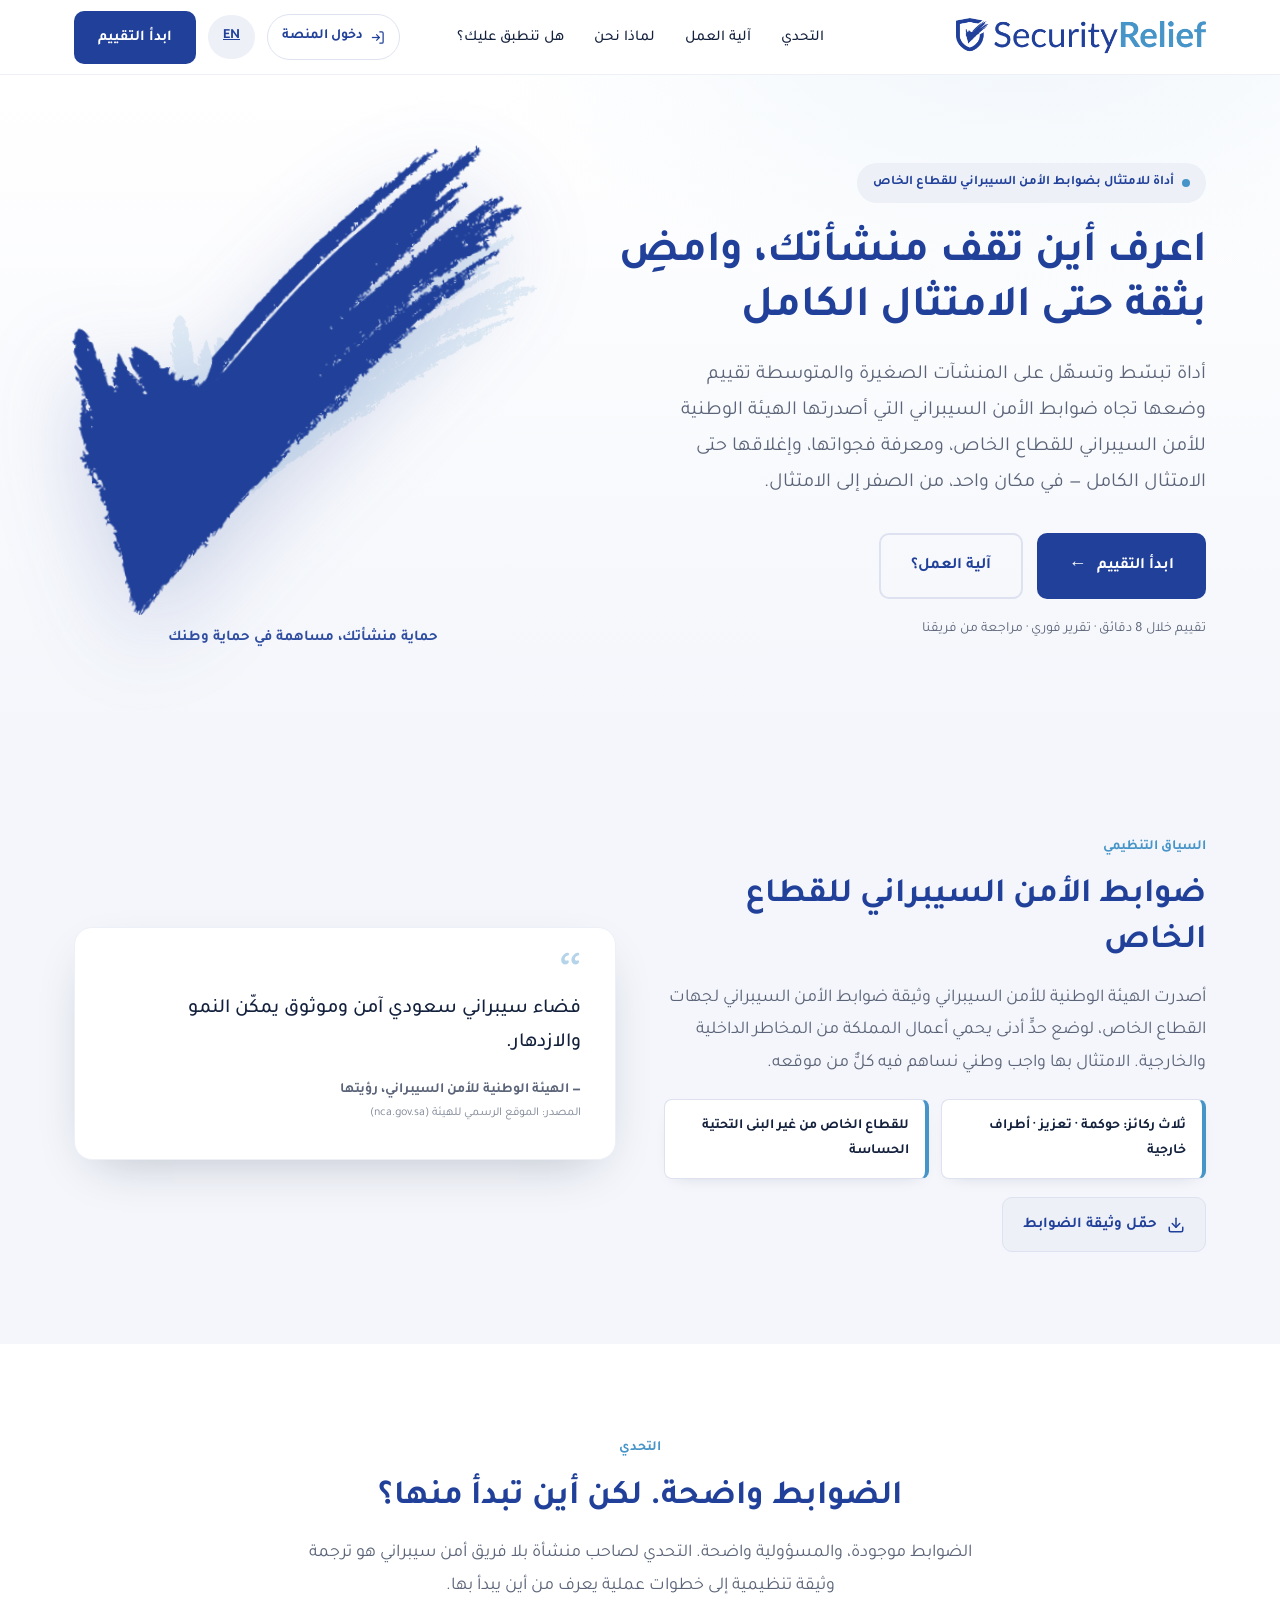
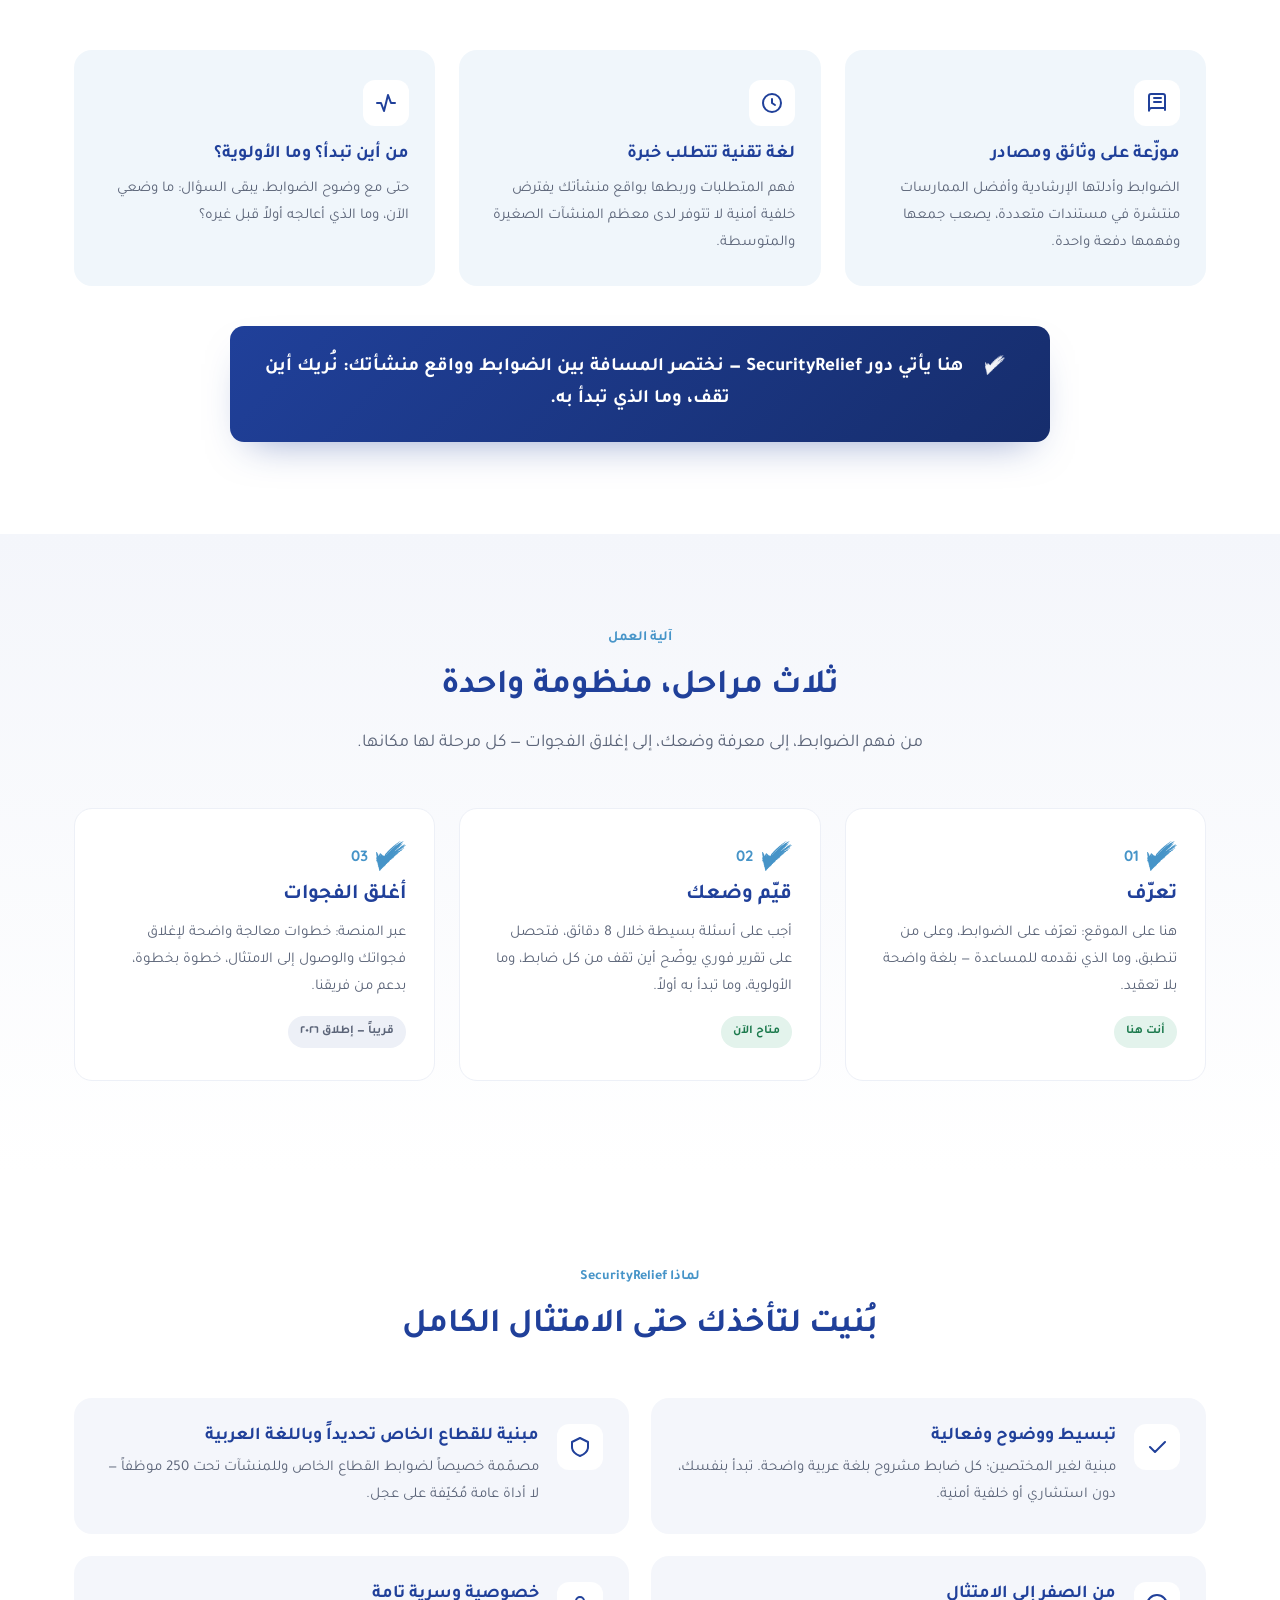
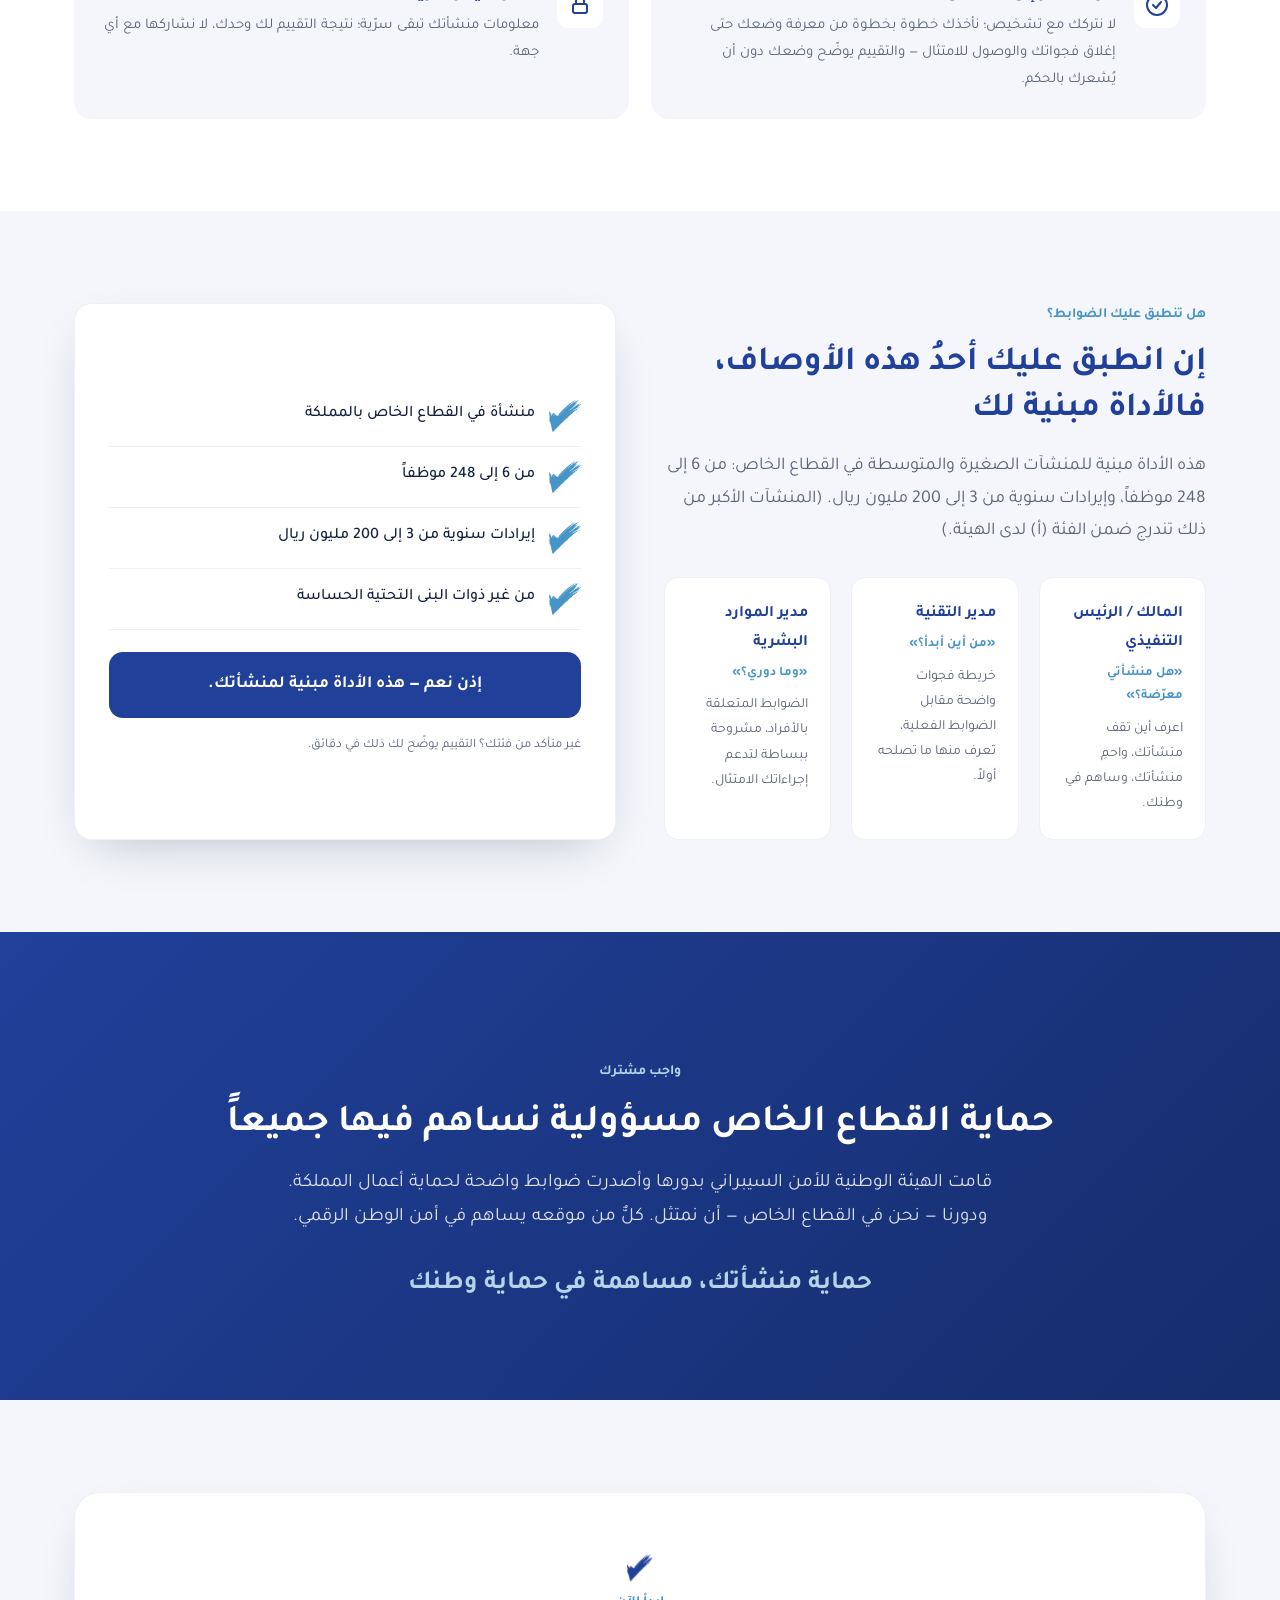
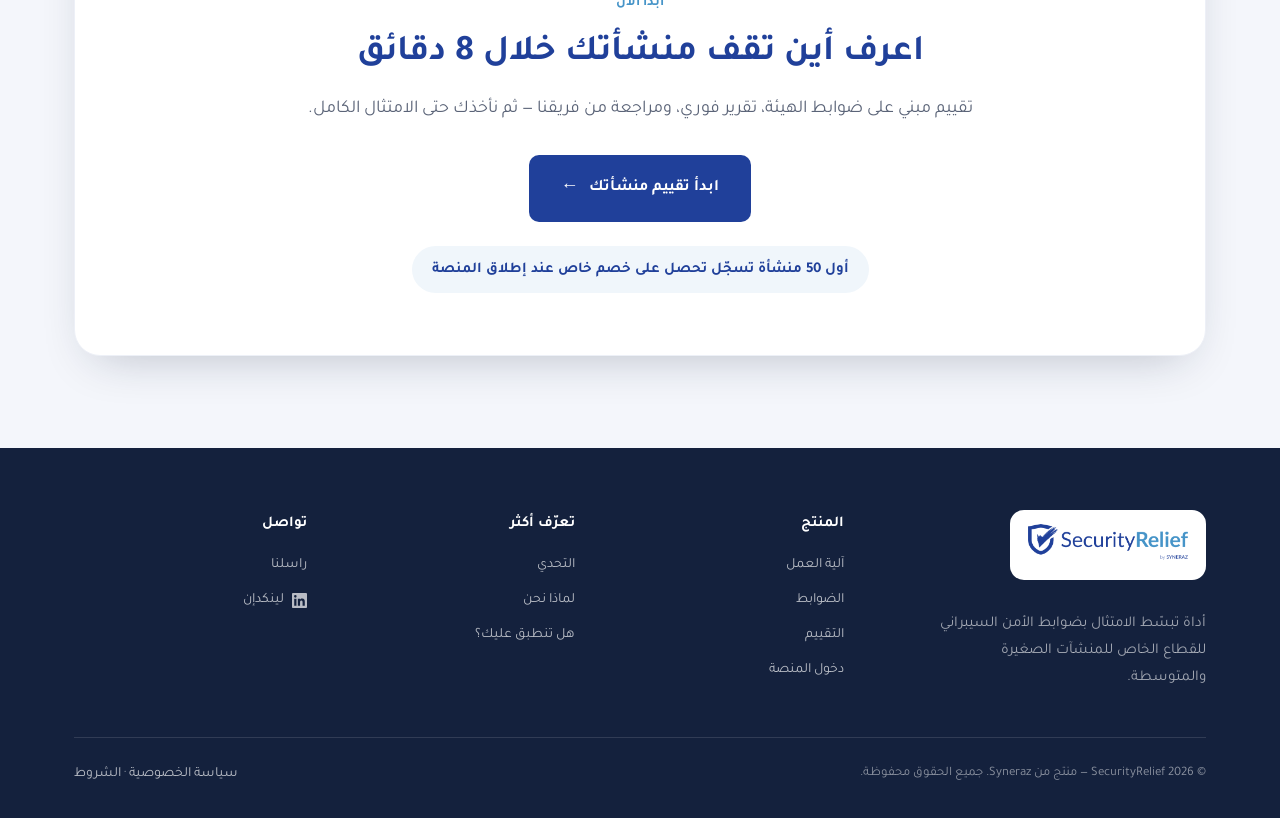
==== index.html @ 6a8d5b3e "Initial commit: SecurityRelief static marketing site" ====
<!DOCTYPE html><html lang="ar" dir="rtl"><head>
<meta charset="UTF-8">
<meta name="viewport" content="width=device-width, initial-scale=1.0">

<link rel="icon" href="assets/img/asset-6b6f8f45.png">
<link rel="preconnect" href="https://fonts.googleapis.com">
<link rel="preconnect" href="https://fonts.gstatic.com" crossorigin="">
<link href="https://fonts.googleapis.com/css2?family=Tajawal:wght@400;500;700&amp;family=Inter:wght@400;500;600;700&amp;family=Quicksand:wght@500;600;700&amp;display=swap" rel="stylesheet">


  <title>SecurityRelief — حماية منشأتك، مساهمة في حماية وطنك</title>
  <meta name="description" content="أداة تبسّط امتثال المنشآت الصغيرة والمتوسطة لضوابط الأمن السيبراني للقطاع الخاص الصادرة عن الهيئة الوطنية للأمن السيبراني — من تقييم وضعك حتى الامتثال الكامل.">
  <link rel="canonical" href="https://securityrelief.com/">
  <link rel="alternate" hreflang="ar" href="https://securityrelief.com/">
  <link rel="alternate" hreflang="en" href="https://securityrelief.com/en/">
  <link rel="alternate" hreflang="x-default" href="https://securityrelief.com/">
  <meta property="og:type" content="website">
  <meta property="og:site_name" content="SecurityRelief">
  <meta property="og:title" content="SecurityRelief — حماية منشأتك، مساهمة في حماية وطنك">
  <meta property="og:description" content="أداة تبسّط امتثال المنشآت الصغيرة والمتوسطة لضوابط الأمن السيبراني للقطاع الخاص الصادرة عن الهيئة الوطنية للأمن السيبراني — من تقييم وضعك حتى الامتثال الكامل.">
  <meta property="og:url" content="https://securityrelief.com/">
  <meta property="og:locale" content="ar_SA">
  <meta property="og:locale:alternate" content="en_US">
  <meta property="og:image" content="https://securityrelief.com/assets/img/asset-17d05a88.png">
  <meta name="twitter:card" content="summary_large_image">
  <meta name="twitter:image" content="https://securityrelief.com/assets/img/asset-17d05a88.png">
  <link rel="stylesheet" href="assets/css/styles.css"></head>
<body>

<header>
  <div class="wrap nav">
    <a class="brand" href="#"><img src="assets/img/asset-17d05a88.png" alt="SecurityRelief"></a>
    <nav class="nav-links">
      <a href="#problem">التحدي</a>
      <a href="#product">آلية العمل</a>
      <a href="#why">لماذا نحن</a>
      <a href="#foryou">هل تنطبق عليك؟</a>
    </nav>
    <div class="nav-right">
      <a class="login" href="#" data-portal=""><svg viewBox="0 0 24 24"><path d="M15 3h4a2 2 0 012 2v14a2 2 0 01-2 2h-4"></path><path d="M10 17l5-5-5-5"></path><path d="M15 12H3"></path></svg><span>دخول المنصة</span></a>
      <a class="lang" href="en/" hreflang="en" aria-label="English">EN</a>
      <a class="btn btn-primary" href="#assess">ابدأ التقييم</a>
      <button class="menu-btn">☰</button>
    </div>
  </div>
</header>

<section class="hero">
  <div class="wrap hero-grid">
    <div>
      <span class="badge"><span class="dot"></span><span>أداة للامتثال بضوابط الأمن السيبراني للقطاع الخاص</span></span>
      <h1>اعرف أين تقف منشأتك، وامضِ بثقة حتى الامتثال الكامل</h1>
      <p class="sub">أداة تبسّط وتسهّل على المنشآت الصغيرة والمتوسطة تقييم وضعها تجاه ضوابط الأمن السيبراني التي أصدرتها الهيئة الوطنية للأمن السيبراني للقطاع الخاص، ومعرفة فجواتها، وإغلاقها حتى الامتثال الكامل — في مكان واحد، من الصفر إلى الامتثال.</p>
      <div class="hero-cta">
        <a class="btn btn-primary" href="#assess"><span>ابدأ التقييم</span> <span class="arw">→</span></a>
        <a class="btn btn-ghost" href="#product">آلية العمل؟</a>
      </div>
      <p class="hero-note">تقييم خلال 8 دقائق · تقرير فوري · مراجعة من فريقنا</p>
    </div>
    <div class="hero-art">
      <img class="brush-hero" src="assets/img/asset-3f33898a.png" alt="" aria-hidden="true">
      <span class="tag">حماية منشأتك، مساهمة في حماية وطنك</span>
    </div>
  </div>
</section>

<section class="reg" id="reg">
  <div class="wrap reg-grid">
    <div>
      <div class="eyebrow">السياق التنظيمي</div>
      <h2>ضوابط الأمن السيبراني للقطاع الخاص</h2>
      <p class="lead">أصدرت الهيئة الوطنية للأمن السيبراني وثيقة ضوابط الأمن السيبراني لجهات القطاع الخاص، لوضع حدٍّ أدنى يحمي أعمال المملكة من المخاطر الداخلية والخارجية. الامتثال بها واجب وطني نساهم فيه كلٌّ من موقعه.</p>
      <div class="pill-row">
        <span class="pill">ثلاث ركائز: حوكمة · تعزيز · أطراف خارجية</span>
        <span class="pill">للقطاع الخاص من غير البنى التحتية الحساسة</span>
      </div>
      <a class="doc-dl" href="https://nca.gov.sa/ar/regulatory-documents/controls-list/ncnicc/" target="_blank" rel="noopener">
        <svg viewBox="0 0 24 24"><path d="M21 15v4a2 2 0 01-2 2H5a2 2 0 01-2-2v-4"></path><path d="M7 10l5 5 5-5"></path><path d="M12 15V3"></path></svg>
        <span>حمّل وثيقة الضوابط</span>
      </a>
    </div>
    <div class="quote">
      <span class="mark">“</span>
      <p>فضاء سيبراني سعودي آمن وموثوق يمكّن النمو والازدهار.</p>
      <div class="cite">— الهيئة الوطنية للأمن السيبراني، رؤيتها</div>
      <div class="src">المصدر: الموقع الرسمي للهيئة (nca.gov.sa)</div>
    </div>
  </div>
</section>

<section class="problem center" id="problem">
  <div class="wrap">
    <div class="eyebrow">التحدي</div>
    <h2>الضوابط واضحة. لكن أين تبدأ منها؟</h2>
    <p class="lead">الضوابط موجودة، والمسؤولية واضحة. التحدي لصاحب منشأة بلا فريق أمن سيبراني هو ترجمة وثيقة تنظيمية إلى خطوات عملية يعرف من أين يبدأ بها.</p>
    <div class="pcards">
      <div class="pcard">
        <div class="ic"><svg viewBox="0 0 24 24"><path d="M4 19.5V5a2 2 0 012-2h12a2 2 0 012 2v14"></path><path d="M4 19.5A2.5 2.5 0 016.5 17H20"></path><path d="M9 7h7M9 11h7"></path></svg></div>
        <h3>موزّعة على وثائق ومصادر</h3>
        <p>الضوابط وأدلتها الإرشادية وأفضل الممارسات منتشرة في مستندات متعددة، يصعب جمعها وفهمها دفعة واحدة.</p>
      </div>
      <div class="pcard">
        <div class="ic"><svg viewBox="0 0 24 24"><circle cx="12" cy="12" r="9"></circle><path d="M12 8v4l3 2"></path></svg></div>
        <h3>لغة تقنية تتطلب خبرة</h3>
        <p>فهم المتطلبات وربطها بواقع منشأتك يفترض خلفية أمنية لا تتوفر لدى معظم المنشآت الصغيرة والمتوسطة.</p>
      </div>
      <div class="pcard">
        <div class="ic"><svg viewBox="0 0 24 24"><path d="M3 12h4l3 8 4-16 3 8h4"></path></svg></div>
        <h3>من أين تبدأ؟ وما الأولوية؟</h3>
        <p>حتى مع وضوح الضوابط، يبقى السؤال: ما وضعي الآن، وما الذي أعالجه أولاً قبل غيره؟</p>
      </div>
    </div>
    <p class="resolve">هنا يأتي دور SecurityRelief — نختصر المسافة بين الضوابط وواقع منشأتك: نُريك أين تقف، وما الذي تبدأ به.</p>
  </div>
</section>

<section class="product" id="product">
  <div class="wrap center">
    <div class="eyebrow">آلية العمل</div>
    <h2>ثلاث مراحل، منظومة واحدة</h2>
    <p class="lead">من فهم الضوابط، إلى معرفة وضعك، إلى إغلاق الفجوات — كل مرحلة لها مكانها.</p>
    <div class="eco-grid">
      <div class="eco">
        <div class="num">01</div>
        <h3>تعرّف</h3>
        <p>هنا على الموقع: تعرّف على الضوابط، وعلى من تنطبق، وما الذي نقدمه للمساعدة — بلغة واضحة بلا تعقيد.</p>
        <span class="chip chip-live">أنت هنا</span>
      </div>
      <div class="eco">
        <div class="num">02</div>
        <h3>قيّم وضعك</h3>
        <p>أجب على أسئلة بسيطة خلال 8 دقائق، فتحصل على تقرير فوري يوضّح أين تقف من كل ضابط، وما الأولوية، وما تبدأ به أولاً.</p>
        <span class="chip chip-live">متاح الآن</span>
      </div>
      <div class="eco">
        <div class="num">03</div>
        <h3>أغلق الفجوات</h3>
        <p>عبر المنصة: خطوات معالجة واضحة لإغلاق فجواتك والوصول إلى الامتثال، خطوة بخطوة، بدعم من فريقنا.</p>
        <span class="chip chip-soon">قريباً — إطلاق ٢٠٢٦</span>
      </div>
    </div>
  </div>
</section>

<section id="why">
  <div class="wrap">
    <div class="center">
      <div class="eyebrow">لماذا SecurityRelief</div>
      <h2>بُنيت لتأخذك حتى الامتثال الكامل</h2>
    </div>
    <div class="pillar-grid">
      <div class="pillar">
        <div class="ic"><svg viewBox="0 0 24 24"><path d="M5 12l5 5L20 7"></path></svg></div>
        <div><h3>تبسيط ووضوح وفعالية</h3>
        <p>مبنية لغير المختصين؛ كل ضابط مشروح بلغة عربية واضحة. تبدأ بنفسك، دون استشاري أو خلفية أمنية.</p></div>
      </div>
      <div class="pillar">
        <div class="ic"><svg viewBox="0 0 24 24"><path d="M12 3l8 4v5c0 4-3 7-8 9-5-2-8-5-8-9V7z"></path></svg></div>
        <div><h3>مبنية للقطاع الخاص تحديداً وباللغة العربية</h3>
        <p>مصمّمة خصيصاً لضوابط القطاع الخاص وللمنشآت تحت 250 موظفاً — لا أداة عامة مُكيّفة على عجل.</p></div>
      </div>
      <div class="pillar">
        <div class="ic"><svg viewBox="0 0 24 24"><path d="M12 2a10 10 0 100 20 10 10 0 000-20z"></path><path d="M8 12l3 3 5-6"></path></svg></div>
        <div><h3>من الصفر إلى الامتثال</h3>
        <p>لا نتركك مع تشخيص؛ نأخذك خطوة بخطوة من معرفة وضعك حتى إغلاق فجواتك والوصول للامتثال — والتقييم يوضّح وضعك دون أن يُشعرك بالحكم.</p></div>
      </div>
      <div class="pillar">
        <div class="ic"><svg viewBox="0 0 24 24"><rect x="5" y="11" width="14" height="9" rx="2"></rect><path d="M8 11V8a4 4 0 0 1 8 0v3"></path></svg></div>
        <div><h3>خصوصية وسرية تامة</h3>
        <p>معلومات منشأتك تبقى سرّية؛ نتيجة التقييم لك وحدك، لا نشاركها مع أي جهة.</p></div>
      </div>
    </div>
  </div>
</section>

<section class="foryou" id="foryou">
  <div class="wrap foryou-grid">
    <div>
      <div class="eyebrow">هل تنطبق عليك الضوابط؟</div>
      <h2>إن انطبق عليك أحدُ هذه الأوصاف، فالأداة مبنية لك</h2>
      <p class="lead">هذه الأداة مبنية للمنشآت الصغيرة والمتوسطة في القطاع الخاص: من 6 إلى 248 موظفاً، وإيرادات سنوية من 3 إلى 200 مليون ريال. (المنشآت الأكبر من ذلك تندرج ضمن الفئة (أ) لدى الهيئة.)</p>
      <div class="role-grid">
        <div class="role"><h4>المالك / الرئيس التنفيذي</h4><div class="jtd">«هل منشأتي معرّضة؟»</div><p>اعرف أين تقف منشأتك، واحمِ منشأتك، وساهم في وطنك.</p></div>
        <div class="role"><h4>مدير التقنية</h4><div class="jtd">«من أين أبدأ؟»</div><p>خريطة فجوات واضحة مقابل الضوابط الفعلية، تعرف منها ما تصلحه أولاً.</p></div>
        <div class="role"><h4>مدير الموارد البشرية</h4><div class="jtd">«وما دوري؟»</div><p>الضوابط المتعلقة بالأفراد، مشروحة ببساطة لتدعم إجراءاتك الامتثال.</p></div>
      </div>
    </div>
    <div>
      <div class="check-card">
        <div class="check"><span class="tick" aria-hidden="true"></span><div><div class="ct">منشأة في القطاع الخاص بالمملكة</div></div></div>
        <div class="check"><span class="tick" aria-hidden="true"></span><div><div class="ct">من 6 إلى 248 موظفاً</div></div></div>
        <div class="check"><span class="tick" aria-hidden="true"></span><div><div class="ct">إيرادات سنوية من 3 إلى 200 مليون ريال</div></div></div>
        <div class="check"><span class="tick" aria-hidden="true"></span><div><div class="ct">من غير ذوات البنى التحتية الحساسة</div></div></div>
        <div class="verdict">إذن نعم — هذه الأداة مبنية لمنشأتك.</div>
        <div class="note-a">غير متأكد من فئتك؟ التقييم يوضّح لك ذلك في دقائق.</div>
      </div>
    </div>
  </div>
</section>

<section class="duty">
  <div class="wrap">
    <span class="brush-rule w" aria-hidden="true"></span>
    <div class="eyebrow" style="color:var(--sky-tint)">واجب مشترك</div>
    <h2>حماية القطاع الخاص مسؤولية نساهم فيها جميعاً</h2>
    <p>قامت الهيئة الوطنية للأمن السيبراني بدورها وأصدرت ضوابط واضحة لحماية أعمال المملكة. ودورنا — نحن في القطاع الخاص — أن نمتثل. كلٌّ من موقعه يساهم في أمن الوطن الرقمي.</p>
    <div class="promise">حماية منشأتك، مساهمة في حماية وطنك</div>
  </div>
</section>

<section class="final" id="assess">
  <div class="wrap">
    <div class="final-card">
      <span class="brush-rule" aria-hidden="true"></span>
      <div class="eyebrow">ابدأ الآن</div>
      <h2>اعرف أين تقف منشأتك خلال 8 دقائق</h2>
      <p class="lead">تقييم مبني على ضوابط الهيئة، تقرير فوري، ومراجعة من فريقنا — ثم نأخذك حتى الامتثال الكامل.</p>
      <a class="btn btn-primary" href="https://assessment.securityrelief.com/" target="_blank"><span>ابدأ تقييم منشأتك</span> <span class="arw">→</span></a>
      <div><span class="discount">أول 50 منشأة تسجّل تحصل على خصم خاص عند إطلاق المنصة</span></div>
    </div>
  </div>
</section>

<footer>
  <div class="wrap">
    <div class="foot-grid">
      <div>
        <span class="foot-logo"><img src="assets/img/asset-ec9160c1.png" alt="SecurityRelief by Syneraz"></span>
        <p class="foot-promise">أداة تبسّط الامتثال بضوابط الأمن السيبراني للقطاع الخاص للمنشآت الصغيرة والمتوسطة.</p>
      </div>
      <div>
        <h4>المنتج</h4>
        <a href="#product">آلية العمل</a>
        <a href="#reg">الضوابط</a>
        <a href="https://assessment.securityrelief.com/">التقييم</a>
        <a href="#" data-portal="">دخول المنصة</a>
      </div>
      <div>
        <h4>تعرّف أكثر</h4>
        <a href="#problem">التحدي</a>
        <a href="#why">لماذا نحن</a>
        <a href="#foryou">هل تنطبق عليك؟</a>
      </div>
      <div>
        <h4>تواصل</h4>
        <a href="mailto:info@Syneraz.com">راسلنا</a>
        <a class="li-link" href="https://www.linkedin.com/company/securityrelief/" target="_blank" rel="noopener"><svg class="li-ic" viewBox="0 0 24 24" fill="currentColor" aria-hidden="true"><path d="M20.45 20.45h-3.56v-5.57c0-1.33-.02-3.04-1.85-3.04-1.85 0-2.13 1.45-2.13 2.94v5.67H9.35V9h3.41v1.56h.05c.48-.9 1.64-1.85 3.37-1.85 3.6 0 4.27 2.37 4.27 5.45v6.29zM5.34 7.43a2.06 2.06 0 110-4.12 2.06 2.06 0 010 4.12zM7.12 20.45H3.56V9h3.56v11.45zM22.22 0H1.77C.79 0 0 .77 0 1.72v20.56C0 23.23.79 24 1.77 24h20.45c.98 0 1.78-.77 1.78-1.72V1.72C24 .77 23.2 0 22.22 0z"></path></svg><span>لينكدإن</span></a>
      </div>
    </div>
    <div class="foot-bottom">
      <span>© 2026 SecurityRelief — منتج من Syneraz. جميع الحقوق محفوظة.</span>
      <span><a href="#" data-legal="" style="display:inline">سياسة الخصوصية</a> · <a href="#" data-legal="" style="display:inline">الشروط</a></span>
    </div>
  </div>
</footer>



<!-- =========================================================
     PORTAL "COMING SOON" MODAL — triggered by [data-portal] links
     ========================================================= -->
<div class="modal-overlay" id="portalModal" role="dialog" aria-modal="true" aria-labelledby="portalTitle">
  <div class="modal">
    <button class="mclose" data-close="" aria-label="إغلاق">×</button>
    <div class="micon" aria-hidden="true"><svg viewBox="0 0 24 24"><circle cx="12" cy="12" r="9"></circle><path d="M12 7v5l3 2"></path></svg></div>
    <h3 id="portalTitle">المنصة قريباً</h3>
    <p>منصة المعالجة الكاملة ستكون متاحة قريباً. ابدأ بتقييم منشأتك الآن، وكن ضمن أول 50 منشأة لتحصل على عرض الانطلاق المبكر.</p>
    <a class="btn btn-primary" href="https://assessment.securityrelief.com/" target="_blank" rel="noopener">ابدأ التقييم وسجّل الآن</a>
    <button class="mlink" data-close="">إغلاق</button>
  </div>
</div>



<!-- =========================================================
     LEGAL MODAL (privacy + terms) — DRAFT, pending review
     ========================================================= -->
<div class="modal-overlay" id="legalModal" role="dialog" aria-modal="true" aria-labelledby="legalTitle">
  <div class="modal modal-legal">
    <button class="mclose" data-close="" aria-label="إغلاق">×</button>
    <h3 id="legalTitle">سياسة الخصوصية والشروط</h3>
    <div class="legal-date">آخر تحديث: مسودة — قيد الإعداد</div>

    <div class="legal-sec">
      <h4>سياسة الخصوصية</h4>
      <ul>
        <li>المعلومات التي نجمعها: الاسم، والبريد الإلكتروني، واسم المنشأة، وإجاباتك في التقييم، إضافةً إلى بيانات استخدام تقنية أساسية.</li>
        <li>كيف نستخدمها: لتقديم التقييم وتقريره، والتواصل معك بخصوص خدمتنا، وتحسين الأداة.</li>
        <li>أساس المعالجة: نعالج بياناتك بموافقتك ولتقديم الخدمة التي طلبتها.</li>
        <li>المشاركة: لا نبيع بياناتك، ولا نشاركها مع أطراف خارجية إلا بالقدر اللازم لتشغيل الخدمة أو بموجب التزام نظامي.</li>
        <li>الأمن والاحتفاظ: نحمي بياناتك بإجراءات تقنية وتنظيمية مناسبة، ونحتفظ بها للمدة اللازمة للغرض الذي جُمعت من أجله فقط.</li>
        <li>حقوقك: لك الوصول إلى بياناتك وتصحيحها وحذفها وفق نظام حماية البيانات الشخصية (PDPL) في المملكة.</li>
        <li>ملفات الارتباط: قد نستخدم ملفات ارتباط أساسية وأدوات تحليل لتحسين تجربة الموقع.</li>
        <li>التواصل: لأي طلب يخص بياناتك، راسلنا على info@Syneraz.com.</li>
      </ul>
    </div>

    <div class="legal-sec">
      <h4>الشروط والأحكام</h4>
      <ul>
        <li>قبول الشروط: باستخدامك الموقع والأداة فإنك توافق على هذه الشروط.</li>
        <li>طبيعة الخدمة: SecurityRelief أداة تقييم ذاتي تساعدك على معرفة وضعك ومعالجته — وليست استشارة قانونية ولا شهادة امتثال رسمية، وتبقى مسؤولية الامتثال على المنشأة.</li>
        <li>الاستخدام المقبول: استخدم الأداة لمنشأتك بمعلومات صحيحة، ولا تُسئ استخدامها أو تحاول الإضرار بالخدمة.</li>
        <li>الملكية الفكرية: الأداة ومحتوى الموقع والعلامة التجارية مملوكة لشركة Syneraz.</li>
        <li>إخلاء المسؤولية: نقدّم الخدمة «كما هي» دون ضمانات، ولا نتحمل مسؤولية أي خسائر ناتجة عن الاعتماد الكلي على نتائج التقييم وحدها.</li>
        <li>العروض والأسعار: العروض (مثل عرض الانطلاق المبكر) والأسعار قابلة للتغيير قبل الإطلاق.</li>
        <li>النظام المُطبّق: تخضع هذه الشروط لأنظمة المملكة العربية السعودية.</li>
        <li>التعديلات: قد نُحدّث هذه الشروط، وسننشر أي تغييرات على هذه الصفحة.</li>
      </ul>
    </div>

    <div class="legal-note">هذه مسودة أولية للنقاط الشائعة، وليست نصاً قانونياً نهائياً — تخضع للمراجعة قبل الإطلاق.</div>
    <button class="mlink" data-close="">إغلاق</button>
  </div>
</div>





<script src="assets/js/site.js" defer=""></script>
</body></html>
---- assets/css/styles.css ----
:root{
  --royal:#20409A; --royal-dark:#162D6C; --sky:#4694C8; --ink:#14213D;
  --slate:#5B6478; --cloud:#F4F6FB; --wash:#EDF0F7; --sky-wash:#F0F6FB;
  --white:#FFFFFF; --sky-tint:#B5D4E9; --royal-tint:#DEE2F0;
  --maxw:1180px; --radius:18px; --shadow:0 18px 50px -22px rgba(20,33,61,.30);
  --brush-royal:url(../img/asset-3f33898a.png);
  --brush-sky:url(../img/asset-a09f245e.png);
  --brush-white:url(../img/asset-3d127cfd.png);
}
*{box-sizing:border-box;margin:0;padding:0}
html{scroll-behavior:smooth}
body{font-family:"Tajawal",sans-serif; color:var(--ink); background:var(--white); line-height:1.8; -webkit-font-smoothing:antialiased; overflow-x:hidden}
body.en{font-family:"Inter",sans-serif; line-height:1.6}
h1,h2,h3{font-family:"Tajawal",sans-serif; line-height:1.35}
body.en h1, body.en h2, body.en h3{font-family:"Quicksand","Inter",sans-serif}
.wrap{max-width:var(--maxw); margin:0 auto; padding:0 24px}
section{padding:92px 0}
.eyebrow{font-size:14px; font-weight:700; letter-spacing:.08em; color:var(--sky); text-transform:uppercase; margin-bottom:14px}
body:not(.en) .eyebrow{letter-spacing:0; text-transform:none}
h2{font-size:34px; font-weight:700; color:var(--royal); margin-bottom:16px}
.lead{font-size:18px; color:var(--slate); max-width:700px}
.center{text-align:center} .center .lead{margin:0 auto}
.btn{display:inline-flex; align-items:center; gap:10px; font-family:inherit; font-weight:700; font-size:16px; border-radius:10px; padding:15px 30px; cursor:pointer; border:2px solid transparent; text-decoration:none; transition:.2s}
.btn-primary{background:var(--royal); color:#fff}
.btn-primary:hover{background:var(--royal-dark); transform:translateY(-2px)}
.btn-ghost{background:transparent; color:var(--royal); border-color:var(--royal-tint)}
.btn-ghost:hover{border-color:var(--royal); background:var(--wash)}
.btn .arw{font-size:18px}
body:not(.en) .btn .arw{transform:scaleX(-1)}
.nav-right .btn-primary{padding:11px 22px; font-size:15px; white-space:nowrap}

header{position:sticky; top:0; z-index:50; background:rgba(255,255,255,.92); backdrop-filter:blur(10px); border-bottom:1px solid var(--wash)}
.nav{display:grid; grid-template-columns:1fr auto 1fr; align-items:center; height:74px; gap:22px}
.nav .brand{justify-self:start}
.nav-links{justify-self:center}
.nav-right{justify-self:end}
/* English-only: tighter menu to gain space from the logo */
body.en .nav-links{gap:20px}
body.en .nav-links a{font-size:14px}
.brand img{height:40px; display:block}
.nav-links{display:flex; gap:30px; align-items:center}
.nav-links a{color:var(--ink); text-decoration:none; font-weight:500; font-size:15px; white-space:nowrap}
.nav-links a:hover{color:var(--royal)}
.nav-right{display:flex; gap:12px; align-items:center}
.login{color:var(--royal); text-decoration:none; font-weight:700; font-size:14px; display:inline-flex; align-items:center; gap:7px; padding:9px 14px; border-radius:999px; border:1px solid var(--royal-tint); white-space:nowrap}
.login:hover{background:var(--wash)}
.login svg{width:15px;height:15px;stroke:currentColor;fill:none;stroke-width:2}
.lang{background:var(--wash); border:none; border-radius:999px; padding:9px 15px; font-family:inherit; font-weight:700; font-size:14px; color:var(--royal); cursor:pointer}
.lang:hover{background:var(--royal-tint)}
.menu-btn{display:none; background:none; border:none; font-size:26px; color:var(--royal); cursor:pointer}
@media(max-width:980px){.nav-links{display:none} .menu-btn{display:block} .nav-right .btn{display:none}}

.hero{position:relative; padding:80px 0 92px; background:radial-gradient(900px 500px at 80% -10%, var(--sky-wash) 0%, transparent 60%), linear-gradient(180deg,#fff 0%,var(--cloud) 100%); overflow:hidden}
.hero-grid{display:grid; grid-template-columns:1.15fr .85fr; gap:56px; align-items:center}
.badge{display:inline-flex; align-items:center; gap:8px; background:var(--wash); color:var(--royal); font-weight:700; font-size:13px; padding:8px 16px; border-radius:999px; margin-bottom:24px}
.dot{width:8px; height:8px; border-radius:50%; background:var(--sky)}
.hero h1{font-size:44px; font-weight:700; color:var(--royal); line-height:1.25; margin-bottom:20px}
.hero p.sub{font-size:20px; color:var(--slate); margin-bottom:32px; max-width:560px}
.hero-cta{display:flex; gap:14px; flex-wrap:wrap}
.hero-note{margin-top:18px; font-size:14px; color:var(--slate)}
.hero-art{position:relative; min-height:400px; display:flex; flex-direction:column; align-items:center; justify-content:center; gap:18px}
.hero-art::before{content:""; position:absolute; width:78%; height:78%; right:2%; top:8%; background:var(--brush-sky) center/contain no-repeat; opacity:.14; transform:rotate(8deg)}
.brush-hero{position:relative; width:100%; max-width:520px; transform:rotate(-3deg); filter:drop-shadow(0 26px 46px rgba(32,64,154,.22)); z-index:1}
.hero-art .tag{position:static; text-align:center; max-width:430px; color:var(--royal); font-weight:700; font-size:15px; opacity:.92; z-index:2}
@media(max-width:980px){.hero-grid{grid-template-columns:1fr; gap:36px} .hero h1{font-size:30px} .hero-art{min-height:300px; margin:0 auto}}

.reg{background:var(--cloud)}
.reg-grid{display:grid; grid-template-columns:1fr 1fr; gap:48px; align-items:center}
.pill-row{display:grid; grid-template-columns:1fr 1fr; gap:12px; margin-top:20px}
@media(max-width:560px){.pill-row{grid-template-columns:1fr}}
.pill{background:#fff; color:var(--ink); border:1px solid var(--royal-tint); border-inline-start:4px solid var(--sky); border-radius:8px; padding:14px 16px; font-size:14px; font-weight:600; display:flex; align-items:center; box-shadow:0 6px 18px -12px rgba(20,33,61,.25)}
.doc-dl{display:inline-flex; align-items:center; gap:10px; margin-top:18px; background:var(--wash); color:var(--royal); font-weight:700; font-size:15px; padding:13px 20px; border-radius:10px; border:1px solid var(--royal-tint); text-decoration:none; transition:.2s}
.doc-dl:hover{background:var(--royal-tint)}
.doc-dl svg{width:18px; height:18px; stroke:currentColor; fill:none; stroke-width:2; stroke-linecap:round; stroke-linejoin:round}
.quote{background:#fff; border-radius:var(--radius); border:1px solid var(--wash); padding:34px; box-shadow:var(--shadow); position:relative}
.quote .mark{font-family:"Quicksand",sans-serif; font-size:64px; line-height:.4; color:var(--sky-tint); display:block; height:30px}
.quote p{font-size:20px; color:var(--ink); font-weight:500; line-height:1.7}
.quote .cite{margin-top:18px; font-size:14px; color:var(--slate); font-weight:700}
.quote .src{font-size:12px; color:var(--slate); opacity:.8; font-weight:400}
@media(max-width:980px){.reg-grid{grid-template-columns:1fr; gap:28px}}

.problem .pcards{display:grid; grid-template-columns:repeat(3,1fr); gap:24px; margin-top:48px; text-align:start}
.pcard{background:var(--sky-wash); border-radius:var(--radius); padding:30px 26px}
.pcard .ic{width:46px;height:46px;border-radius:12px;background:#fff;display:flex;align-items:center;justify-content:center;margin-bottom:16px}
.pcard .ic svg{width:24px;height:24px;stroke:var(--royal);fill:none;stroke-width:2;stroke-linecap:round;stroke-linejoin:round}
.pcard h3{font-size:18px;color:var(--royal);margin-bottom:8px}
.pcard p{color:var(--slate);font-size:15px}
.problem .resolve{margin-top:40px; font-size:19px; color:#fff; font-weight:700; line-height:1.7; text-align:center; max-width:820px; margin-inline:auto; background:linear-gradient(135deg,var(--royal) 0%,var(--royal-dark) 100%); border:none; border-radius:14px; padding:26px 32px; box-shadow:0 18px 40px -20px rgba(32,64,154,.5)}
.problem .resolve::before{content:""; display:inline-block; width:40px; height:20px; margin-inline-end:12px; vertical-align:middle; background:var(--brush-white) center/contain no-repeat; opacity:.95}
@media(max-width:980px){.problem .pcards{grid-template-columns:1fr}}

.product{background:linear-gradient(180deg,var(--cloud) 0%,#fff 100%)}
.eco-grid{display:grid; grid-template-columns:repeat(3,1fr); gap:24px; margin-top:48px; text-align:start}
.eco{background:#fff; border:1px solid var(--wash); border-radius:var(--radius); padding:32px 28px; position:relative}
.eco .num{font-family:"Quicksand",sans-serif; font-weight:700; font-size:15px; color:var(--sky); display:flex; align-items:center; gap:8px}
.eco .num::before{content:""; width:30px; height:30px; background:var(--brush-sky) center/contain no-repeat; flex:0 0 auto}
.eco h3{font-size:21px; color:var(--royal); margin:10px 0 10px}
.eco p{color:var(--slate); font-size:15px}
.eco .chip{display:inline-block; margin-top:16px; font-size:12px; font-weight:700; padding:5px 12px; border-radius:999px}
.chip-live{background:#E3F3EC; color:#1c7a4d}
.chip-soon{background:var(--wash); color:var(--slate)}
@media(max-width:980px){.eco-grid{grid-template-columns:1fr}}

.pillar-grid{display:grid; grid-template-columns:1fr 1fr; gap:22px; margin-top:48px}
.pillar{display:flex; gap:18px; background:var(--cloud); border-radius:var(--radius); padding:26px}
.pillar .ic{flex:0 0 auto; width:46px; height:46px; border-radius:12px; background:#fff; display:flex; align-items:center; justify-content:center}
.pillar .ic svg{width:24px; height:24px; stroke:var(--royal); fill:none; stroke-width:2; stroke-linecap:round; stroke-linejoin:round}
.pillar h3{font-size:18px; color:var(--royal); margin-bottom:6px}
.pillar p{color:var(--slate); font-size:15px}
@media(max-width:980px){.pillar-grid{grid-template-columns:1fr}}

.foryou{background:var(--cloud)}
.foryou-grid{display:grid; grid-template-columns:1fr 1fr; gap:48px; align-items:stretch}
.check-card{background:#fff; border-radius:var(--radius); padding:34px; box-shadow:var(--shadow); border:1px solid var(--wash); height:100%; display:flex; flex-direction:column; justify-content:center}
.check{display:flex; gap:14px; align-items:flex-start; padding:14px 0; border-bottom:1px solid var(--wash)}
.check:last-child{border-bottom:none}
.check .tick{flex:0 0 auto; width:32px; height:32px; background:var(--brush-sky) center/contain no-repeat}
.check .tick svg{display:none}
.check .ct{font-size:16px; color:var(--ink); font-weight:500}
.check .cs{font-size:13px; color:var(--slate)}
.verdict{margin-top:22px; background:var(--royal); color:#fff; border-radius:14px; padding:18px 22px; font-weight:700; font-size:17px; text-align:center}
.note-a{margin-top:16px; font-size:13px; color:var(--slate)}
@media(max-width:980px){.foryou-grid{grid-template-columns:1fr; gap:28px}}

.role-grid{display:grid; grid-template-columns:repeat(3,1fr); gap:20px; margin-top:30px; text-align:start; align-items:stretch}
.role{background:#fff; border-radius:14px; border:1px solid var(--wash); padding:22px; display:flex; flex-direction:column; height:100%}
.role h4{font-size:16px; color:var(--royal); margin-bottom:4px}
.role .jtd{font-size:13px; color:var(--sky); font-weight:700; margin-bottom:8px}
.role p{color:var(--slate); font-size:14px}
@media(max-width:980px){.role-grid{grid-template-columns:1fr}}

.duty{background:linear-gradient(135deg,var(--royal) 0%,var(--royal-dark) 100%); color:#fff; text-align:center}
.duty h2{color:#fff; font-size:38px; margin-bottom:16px}
.duty p{color:rgba(255,255,255,.85); font-size:19px; max-width:720px; margin:0 auto}
.duty .promise{font-size:26px; font-weight:700; margin-top:26px; color:var(--sky-tint)}

.final{background:var(--cloud); text-align:center}
.final-card{background:#fff; border-radius:26px; padding:62px 40px; box-shadow:var(--shadow); border:1px solid var(--wash)}
.final h2{font-size:36px; margin-bottom:14px}
.final .lead{margin:0 auto 30px}
.discount{display:inline-flex; align-items:center; gap:8px; background:var(--sky-wash); color:var(--royal); font-weight:700; padding:10px 20px; border-radius:999px; margin-top:24px; font-size:15px}

.brush-rule{display:block; width:104px; height:26px; margin:0 auto 10px; background:var(--brush-royal) center/contain no-repeat; transform:rotate(-2deg)}
.brush-rule.w{background:var(--brush-white); opacity:.92}
footer{background:var(--ink); color:rgba(255,255,255,.75); padding:62px 0 30px}
.foot-grid{display:grid; grid-template-columns:1.4fr 1fr 1fr 1fr; gap:36px}
.foot-logo{background:#fff; border-radius:14px; padding:14px 18px; display:inline-block}
.foot-logo img{height:42px; display:block}
.foot-promise{margin-top:18px; font-size:15px; color:rgba(255,255,255,.6); max-width:280px}
footer h4{color:#fff; font-size:15px; margin-bottom:16px; font-weight:700}
footer a{display:block; color:rgba(255,255,255,.7); text-decoration:none; font-size:14px; margin-bottom:10px}
footer a:hover{color:#fff}
.foot-bottom{border-top:1px solid rgba(255,255,255,.12); margin-top:44px; padding-top:24px; display:flex; justify-content:space-between; flex-wrap:wrap; gap:12px; font-size:13px; color:rgba(255,255,255,.5)}
@media(max-width:980px){.foot-grid{grid-template-columns:1fr 1fr; gap:28px}}
.mock-tag{position:fixed; bottom:14px; inset-inline-end:14px; z-index:99; background:var(--ink); color:#fff; font-size:11px; padding:7px 13px; border-radius:999px; opacity:.82; font-family:"Inter",sans-serif}
/* ---------- footer LinkedIn icon ---------- */
.li-link{display:inline-flex;align-items:center;gap:8px}
.li-ic{width:15px;height:15px;flex:0 0 auto}

/* ---------- portal "coming soon" modal ---------- */
.modal-overlay{position:fixed;inset:0;background:rgba(11,21,48,.55);-webkit-backdrop-filter:blur(3px);backdrop-filter:blur(3px);display:none;align-items:center;justify-content:center;z-index:200;padding:20px}
.modal-overlay.open{display:flex}
.modal{background:#fff;border-radius:18px;max-width:440px;width:100%;padding:38px 32px 28px;text-align:center;box-shadow:0 30px 80px -20px rgba(11,21,48,.55);position:relative;border-top:4px solid var(--sky)}
.modal .mclose{position:absolute;top:12px;inset-inline-end:16px;background:none;border:none;font-size:24px;line-height:1;color:var(--slate);cursor:pointer}
.modal .micon{width:56px;height:56px;border-radius:50%;background:var(--sky-wash);display:flex;align-items:center;justify-content:center;margin:0 auto 18px}
.modal .micon svg{width:28px;height:28px;stroke:var(--royal);fill:none;stroke-width:2;stroke-linecap:round;stroke-linejoin:round}
.modal h3{font-size:22px;color:var(--royal);margin-bottom:12px}
.modal p{font-size:15px;color:var(--slate);line-height:1.85;margin-bottom:24px}
.modal .btn-primary{width:100%;justify-content:center}
.modal .mlink{display:block;margin:14px auto 0;background:none;border:none;color:var(--slate);font-family:inherit;font-size:13px;cursor:pointer;text-decoration:underline}

/* ---------- legal modal (privacy + terms) ---------- */
.modal.modal-legal{max-width:640px;max-height:82vh;overflow-y:auto;text-align:start;padding:34px 30px}
.modal-legal h3{font-size:22px;color:var(--royal);margin-bottom:4px;text-align:start}
.modal-legal .legal-date{font-size:12px;color:var(--slate);margin-bottom:8px}
.modal-legal .legal-sec{margin-top:22px}
.modal-legal h4{font-size:16px;color:var(--royal);margin:0 0 10px;padding-bottom:7px;border-bottom:1px solid var(--line)}
.modal-legal ul{margin:0;padding-inline-start:20px}
.modal-legal li{font-size:13.5px;color:var(--slate);line-height:1.85;margin-bottom:8px}
.modal-legal .legal-note{font-size:12px;color:var(--slate);background:var(--wash);border-radius:8px;padding:11px 13px;margin-top:20px;line-height:1.7}
.modal-legal .mlink{margin-top:16px}


/* --- production additions --- */
@media(max-width:980px){
  .nav-links.open{display:flex;position:absolute;top:74px;inset-inline-start:0;inset-inline-end:0;
    flex-direction:column;background:#fff;border-bottom:1px solid var(--line);
    padding:14px 24px;gap:4px;box-shadow:var(--shadow);z-index:60}
  .nav-links.open a{padding:11px 0;border-bottom:1px solid var(--wash)}
}
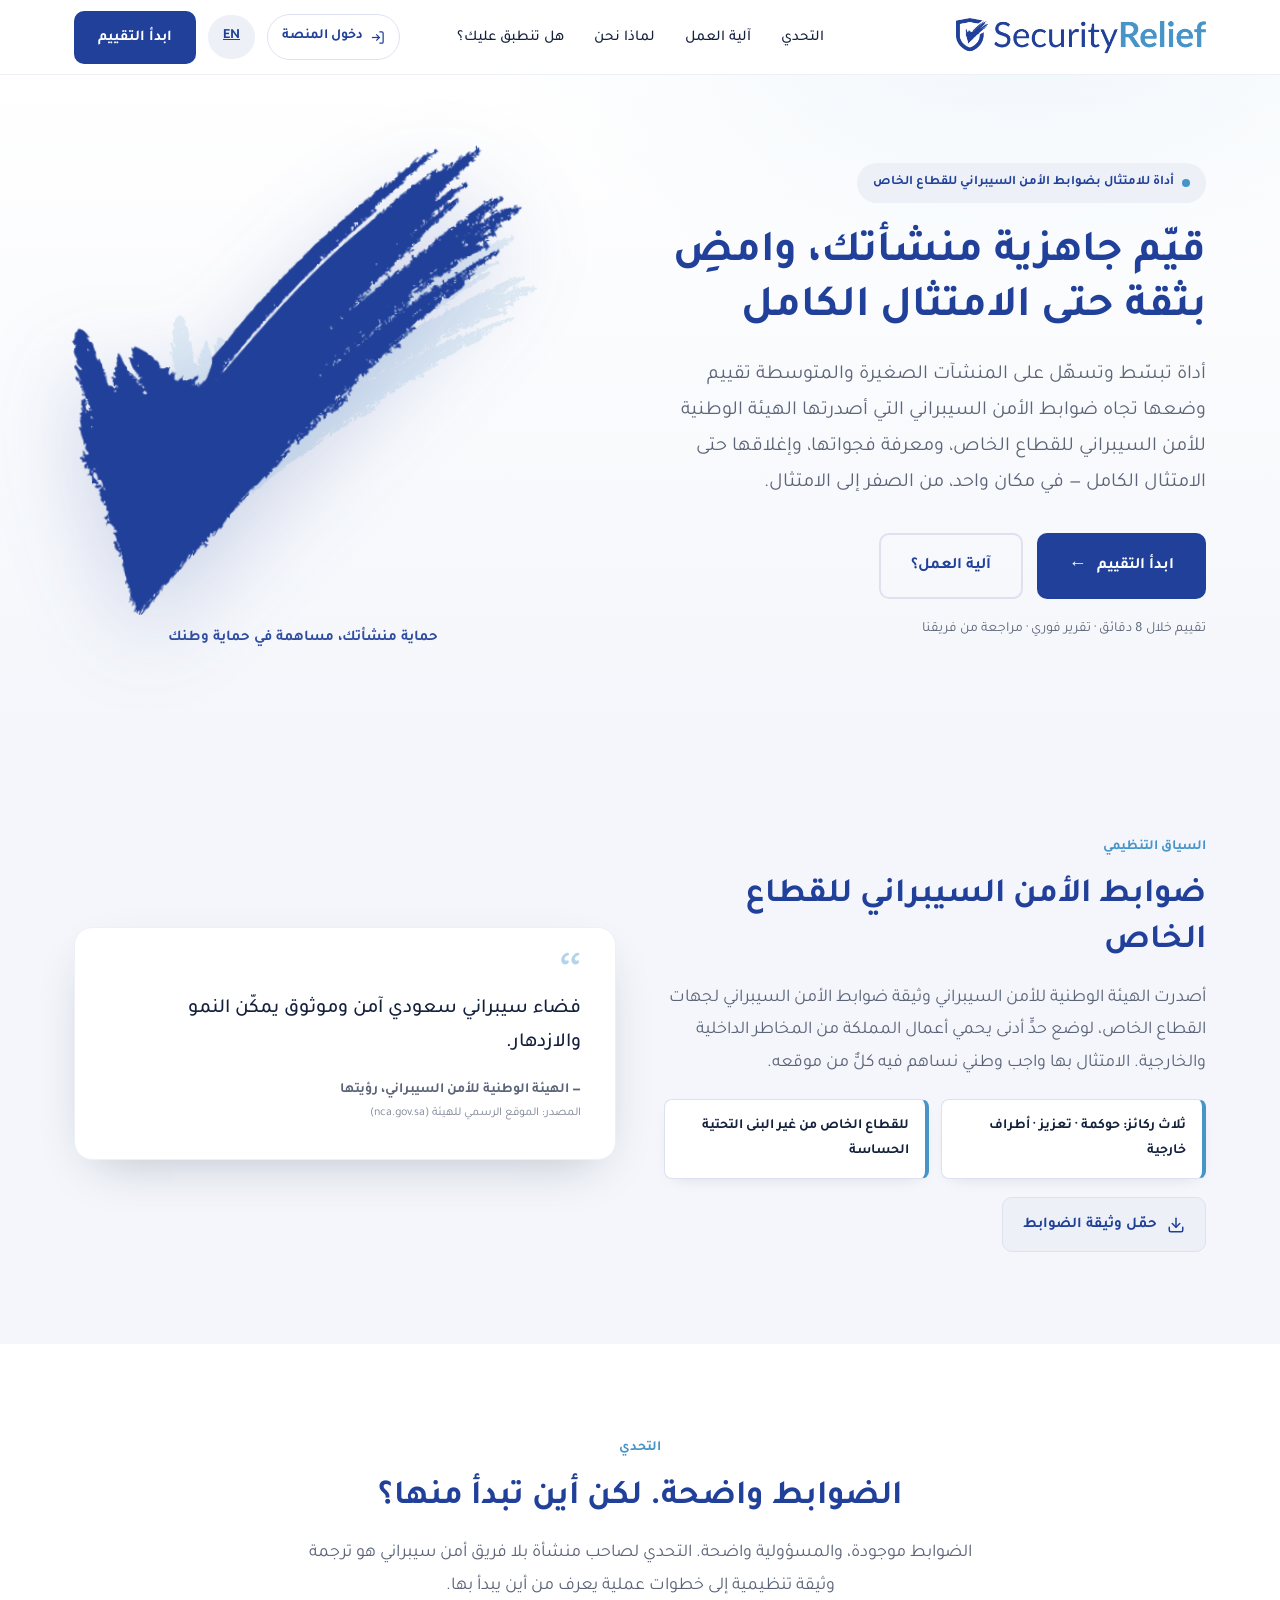
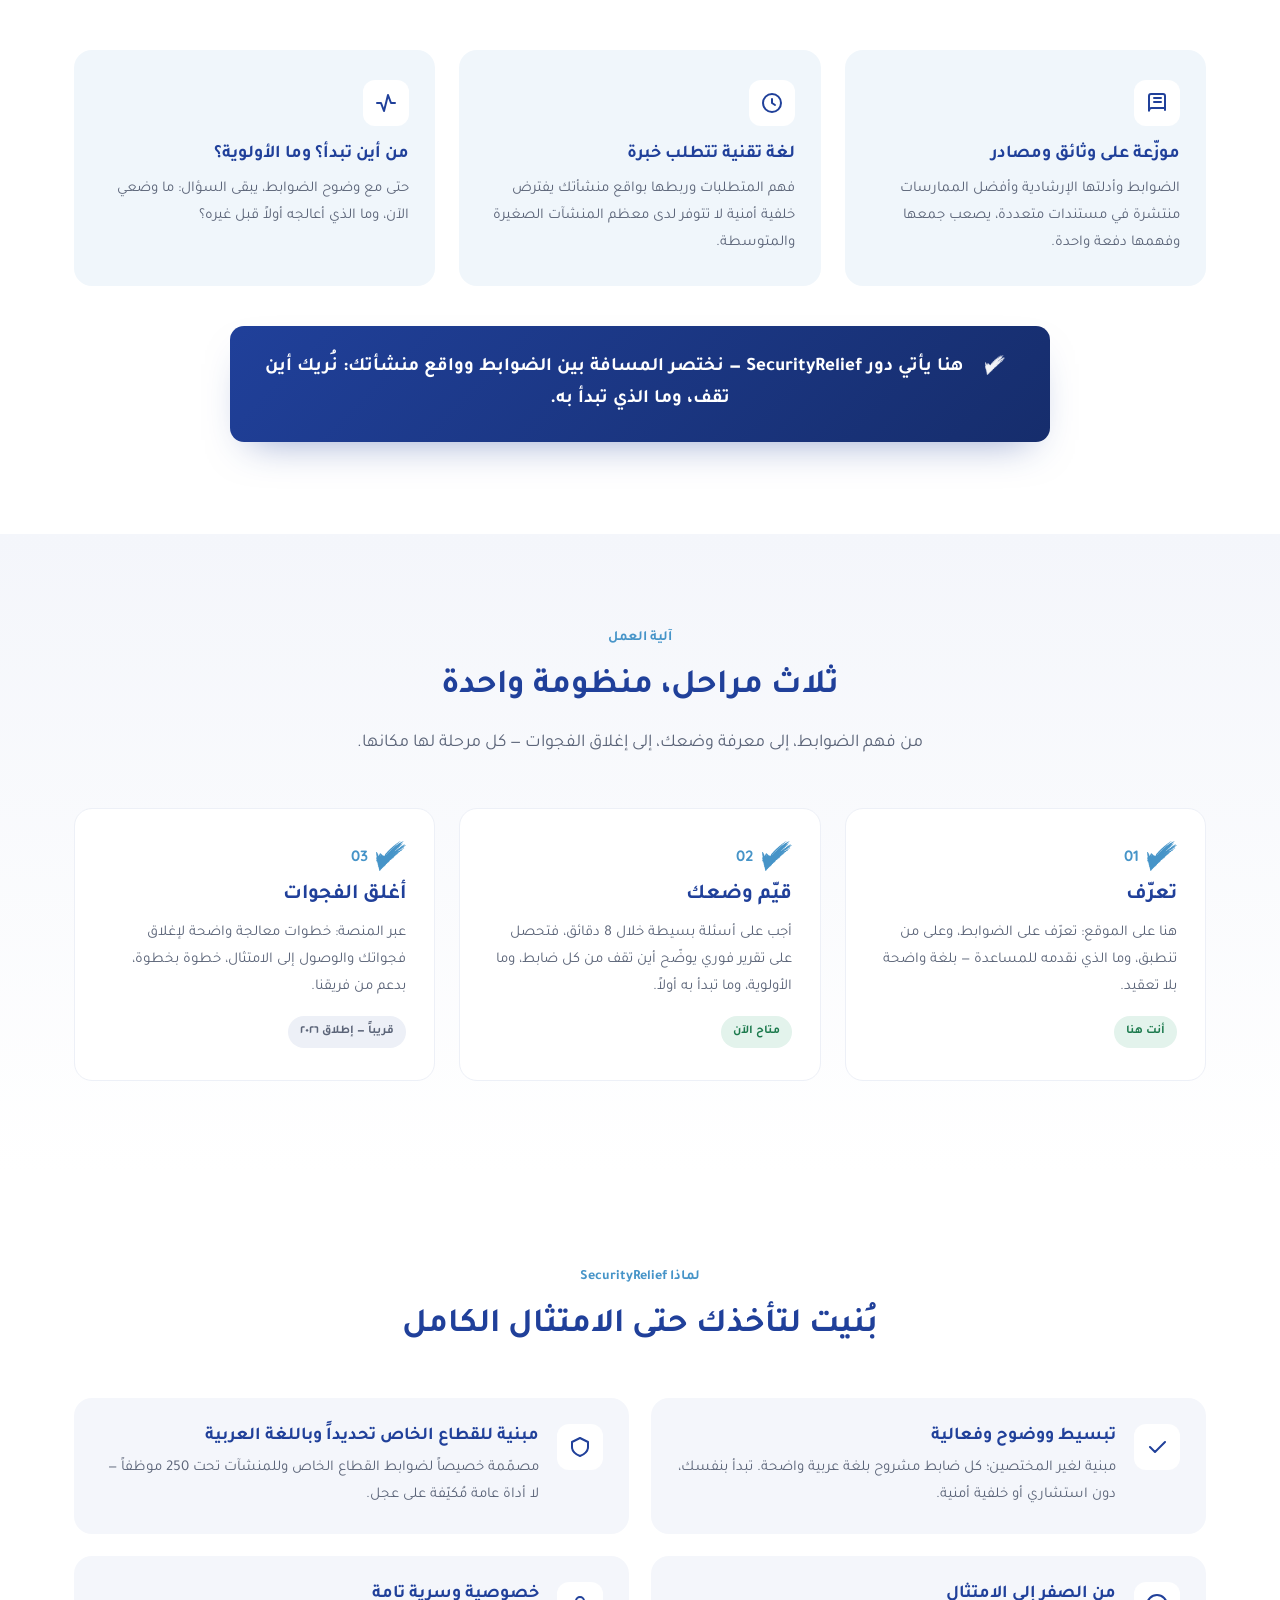
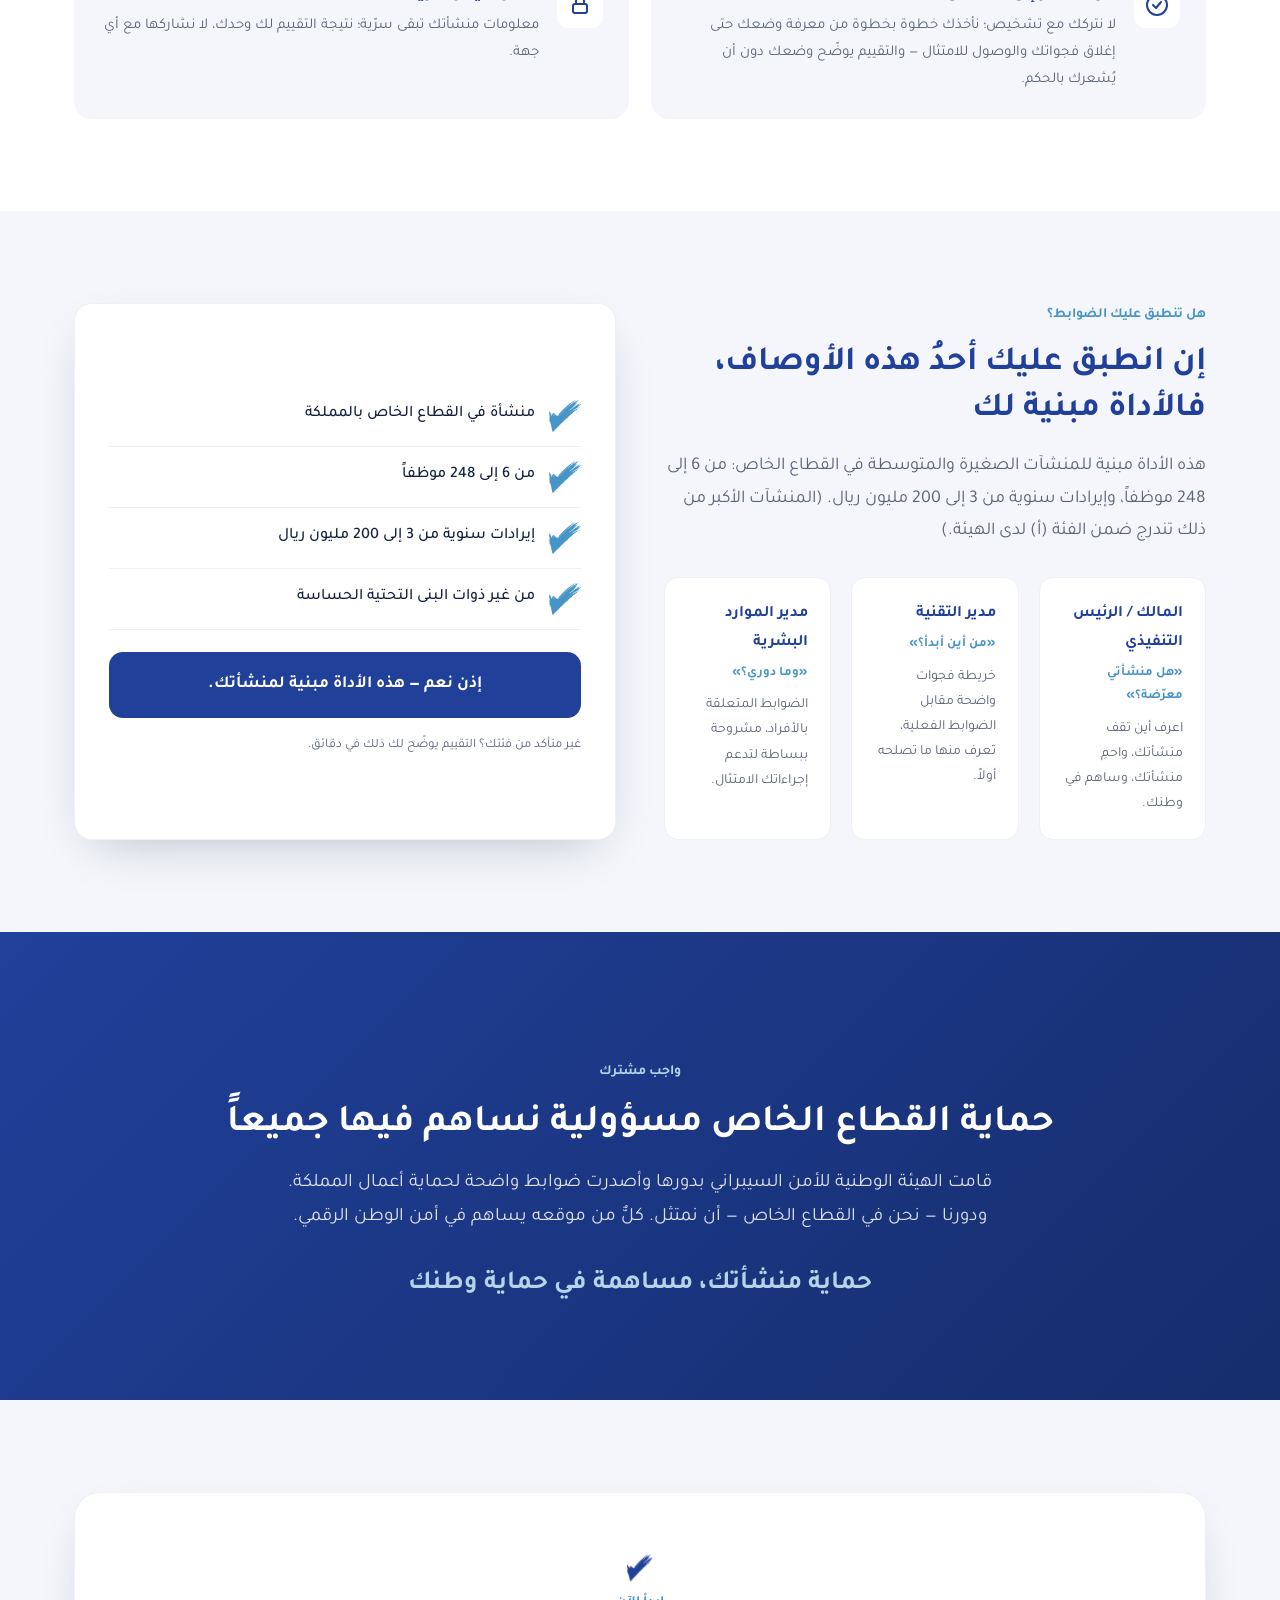
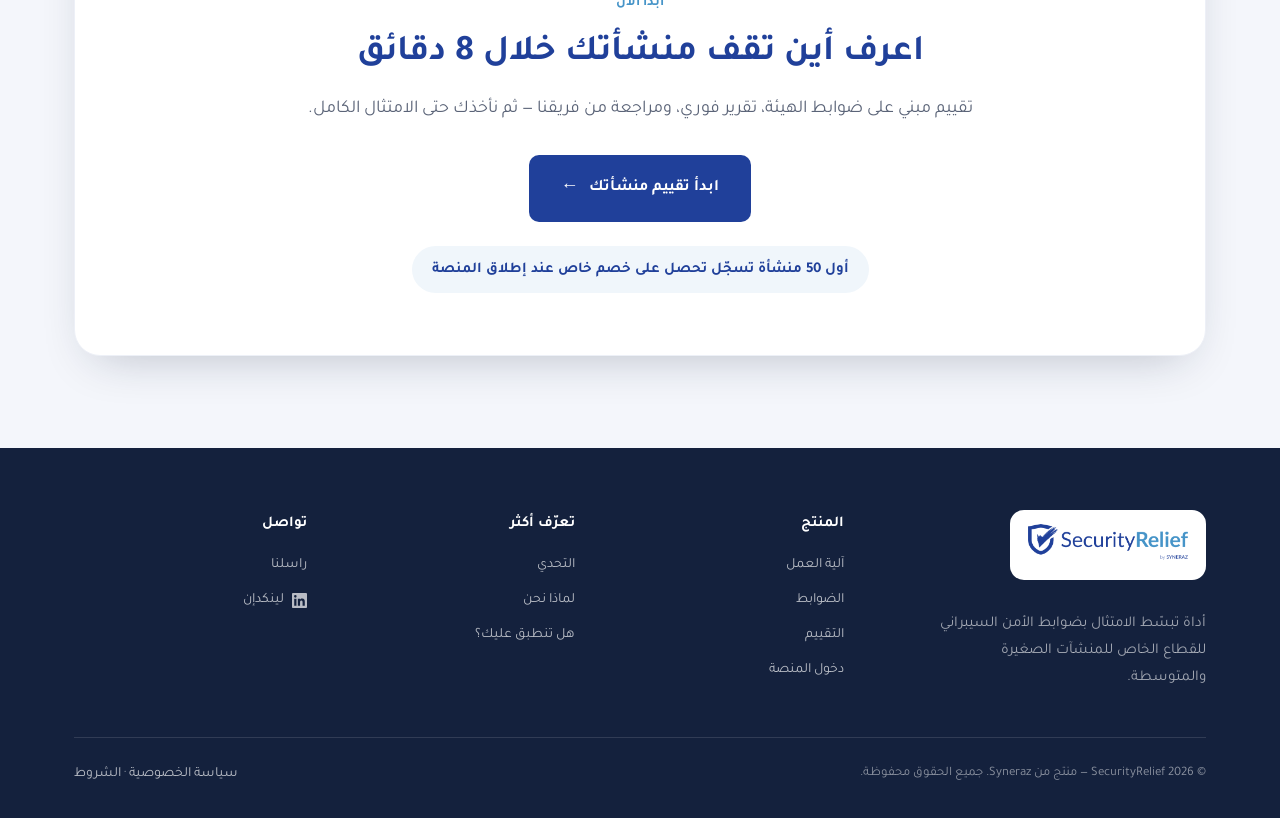
==== commit 374b3e82: "Update AR hero headline to 'assess your readiness'" ====
--- a/index.html
+++ b/index.html
@@ -49,7 +49,7 @@
   <div class="wrap hero-grid">
     <div>
       <span class="badge"><span class="dot"></span><span>أداة للامتثال بضوابط الأمن السيبراني للقطاع الخاص</span></span>
-      <h1>اعرف أين تقف منشأتك، وامضِ بثقة حتى الامتثال الكامل</h1>
+      <h1>قيّم جاهزية منشأتك، وامضِ بثقة حتى الامتثال الكامل</h1>
       <p class="sub">أداة تبسّط وتسهّل على المنشآت الصغيرة والمتوسطة تقييم وضعها تجاه ضوابط الأمن السيبراني التي أصدرتها الهيئة الوطنية للأمن السيبراني للقطاع الخاص، ومعرفة فجواتها، وإغلاقها حتى الامتثال الكامل — في مكان واحد، من الصفر إلى الامتثال.</p>
       <div class="hero-cta">
         <a class="btn btn-primary" href="#assess"><span>ابدأ التقييم</span> <span class="arw">→</span></a>
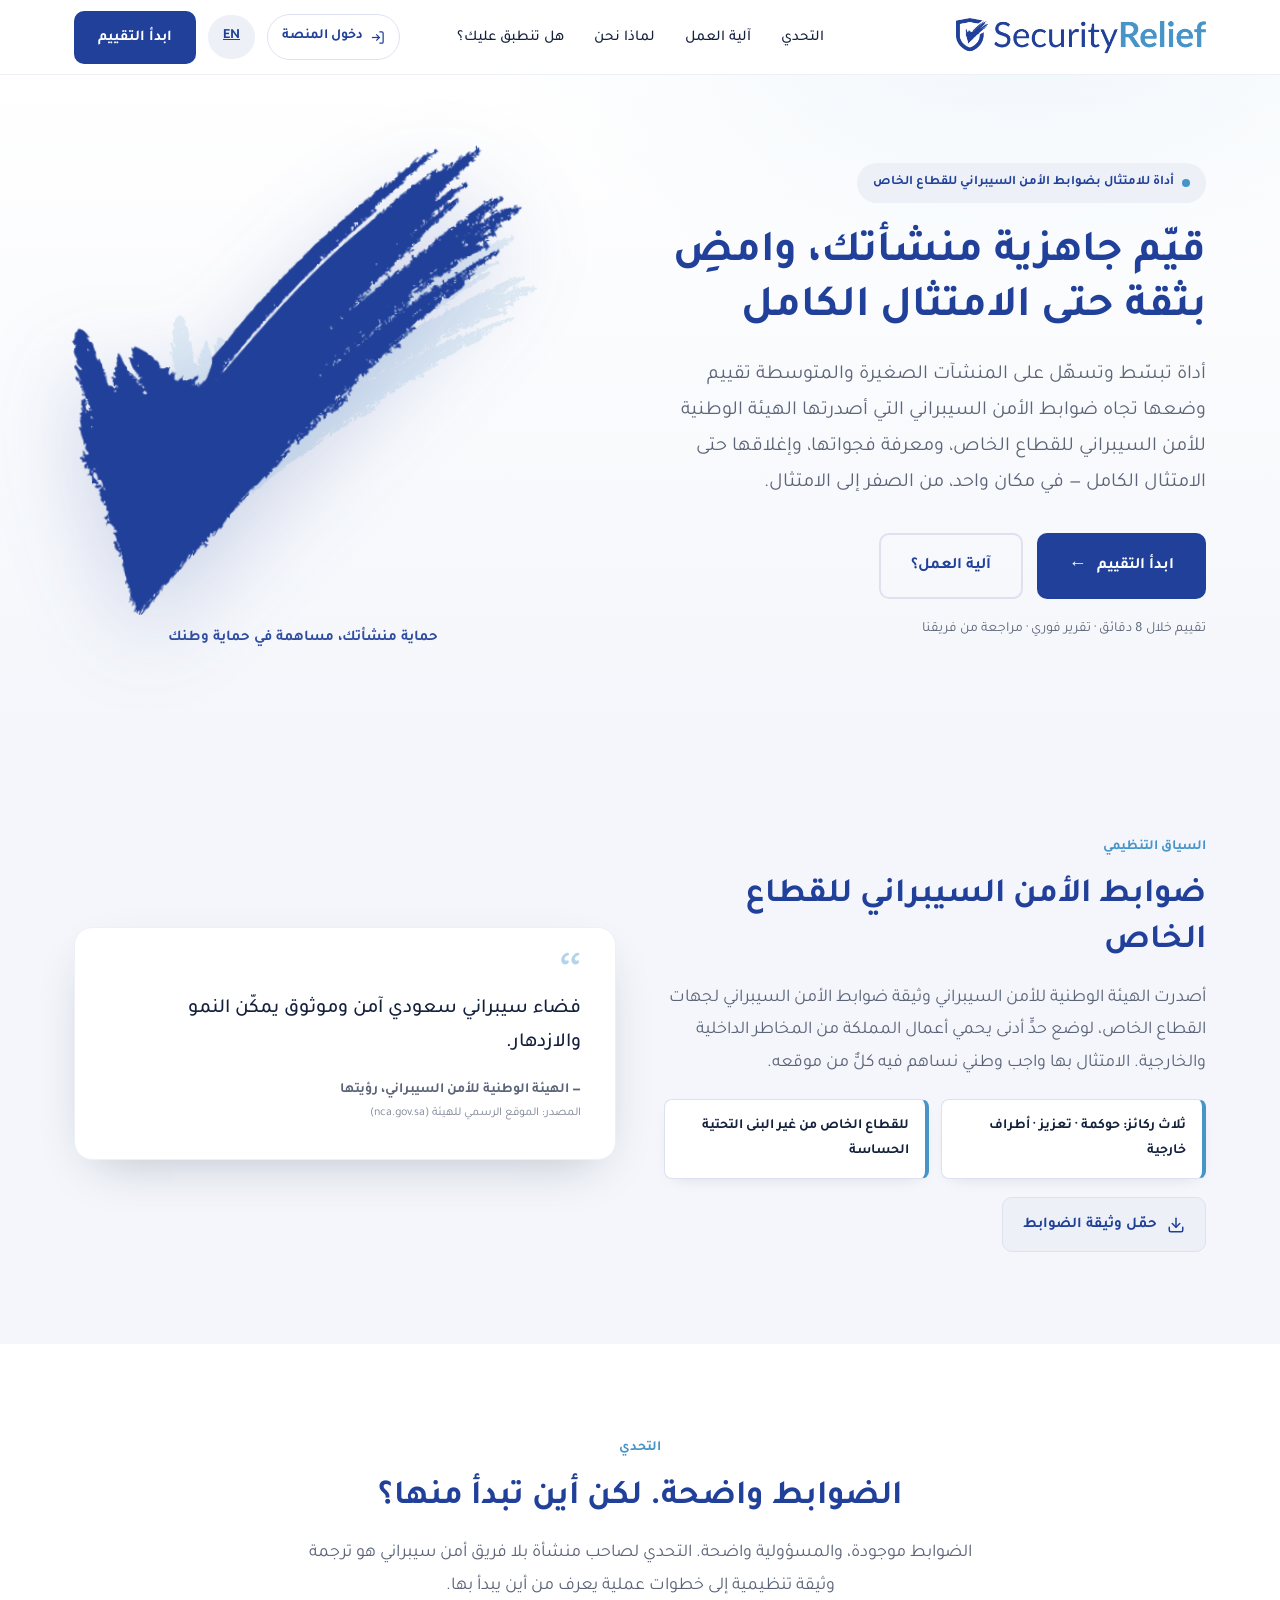
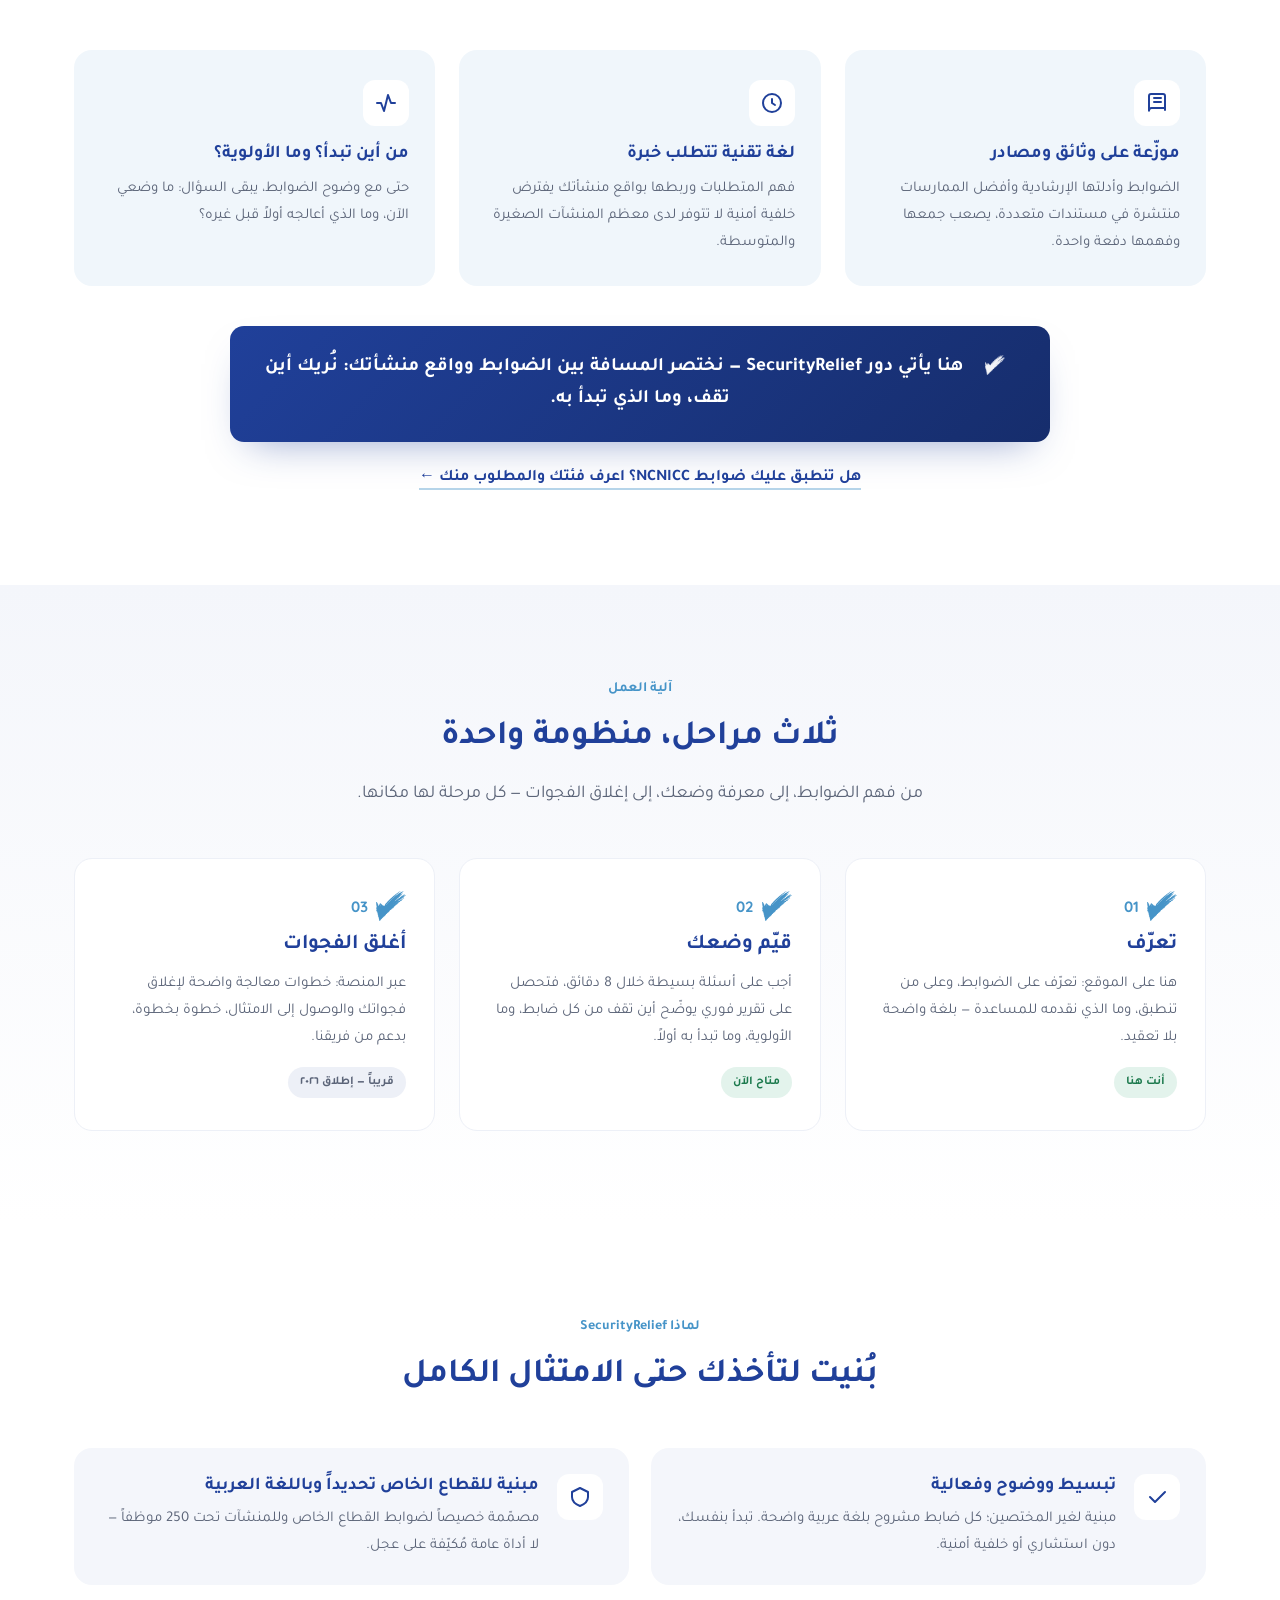
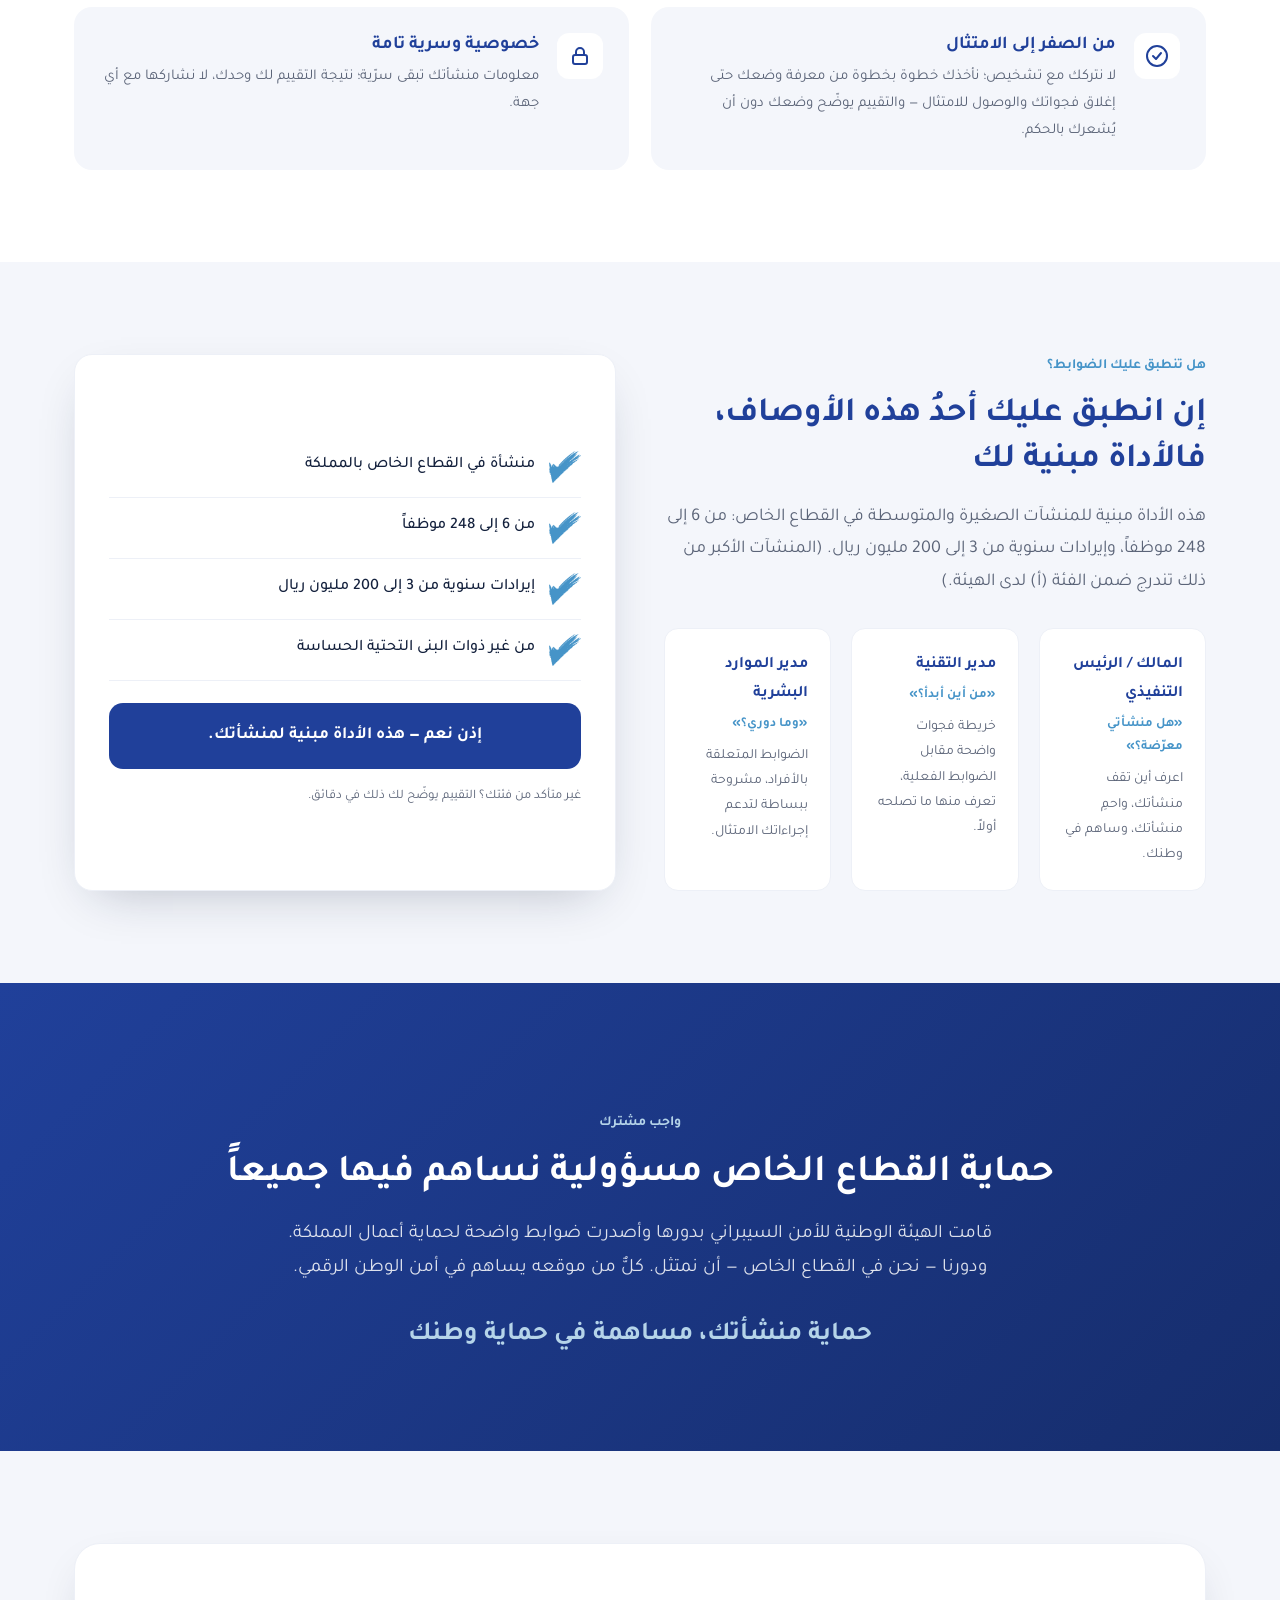
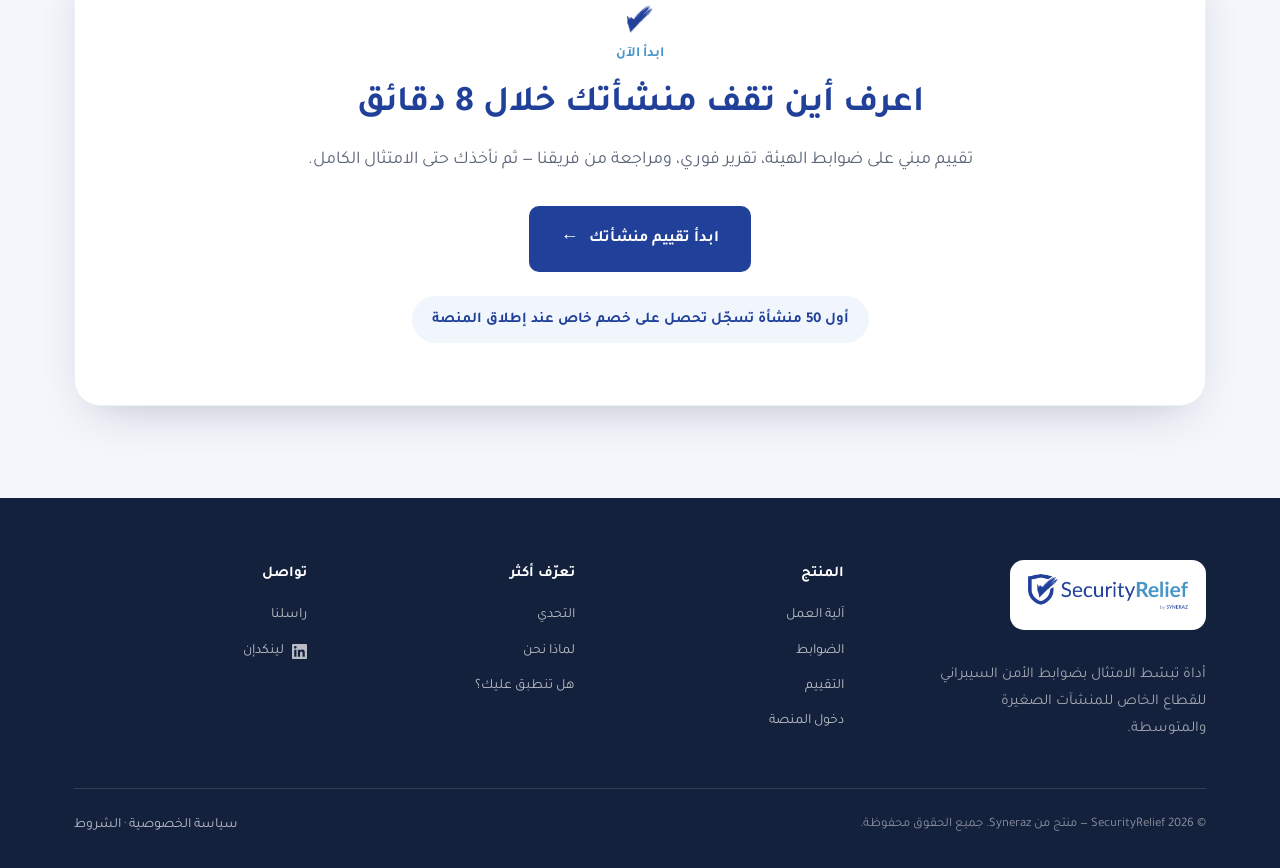
==== commit 55129ee6: "Add NCNICC applicability guide (/dalil/ncnicc-applicability/) + homepage link + sitemap" ====
--- a/index.html
+++ b/index.html
@@ -24,7 +24,9 @@
   <meta property="og:image" content="https://securityrelief.com/assets/img/asset-17d05a88.png">
   <meta name="twitter:card" content="summary_large_image">
   <meta name="twitter:image" content="https://securityrelief.com/assets/img/asset-17d05a88.png">
-  <link rel="stylesheet" href="assets/css/styles.css"></head>
+  <link rel="stylesheet" href="assets/css/styles.css">
+  <script type="application/ld+json">{"@context":"https://schema.org","@type":"Organization","name":"SecurityRelief","url":"https://securityrelief.com/","description":"أداة تبسّط امتثال المنشآت الصغيرة والمتوسطة لضوابط الأمن السيبراني للقطاع الخاص الصادرة عن الهيئة الوطنية للأمن السيبراني — من تقييم وضعك حتى الامتثال الكامل.","areaServed":{"@type":"Country","name":"Saudi Arabia"},"parentOrganization":{"@type":"Organization","name":"Syneraz","url":"https://syneraz.com/"},"logo":"https://securityrelief.com/assets/img/asset-17d05a88.png"}</script>
+  <script type="application/ld+json">{"@context":"https://schema.org","@type":"FAQPage","mainEntity":[{"@type":"Question","name":"ما هي ضوابط NCNICC-1:2025؟","acceptedAnswer":{"@type":"Answer","text":"ضوابط الأمن السيبراني للمنشآت الوطنية غير الحرجة، صادرة عن الهيئة الوطنية للأمن السيبراني (NCA) لرفع الحد الأدنى من الأمن السيبراني في منشآت القطاع الخاص السعودي."}},{"@type":"Question","name":"هل تنطبق ضوابط NCNICC على منشأتي؟","acceptedAnswer":{"@type":"Answer","text":"تنطبق على منشآت القطاع الخاص، وتُقسَّم إلى الفئة (أ) للجهات الكبيرة (أكثر من 250 موظفاً أو إيرادات سنوية تتجاوز 200 مليون ريال) والفئة (ب) للجهات الصغيرة والمتوسطة (من 6 إلى 249 موظفاً أو إيرادات سنوية بين 3 و200 مليون ريال). SecurityRelief مخصّص للفئة (ب)."}},{"@type":"Question","name":"كيف أعرف مستوى امتثال منشأتي؟","acceptedAnswer":{"@type":"Answer","text":"عبر تقييم SecurityRelief المجاني خلال 8 دقائق، الذي يقيس امتثالك للضوابط ويصدر تقريراً فورياً."}}]}</script></head>
 <body>
 
 <header>
@@ -111,6 +113,7 @@
       </div>
     </div>
     <p class="resolve">هنا يأتي دور SecurityRelief — نختصر المسافة بين الضوابط وواقع منشأتك: نُريك أين تقف، وما الذي تبدأ به.</p>
+    <p class="dalil-cta"><a href="dalil/ncnicc-applicability/">هل تنطبق عليك ضوابط NCNICC؟ اعرف فئتك والمطلوب منك ←</a></p>
   </div>
 </section>
 
@@ -215,7 +218,7 @@
       <div class="eyebrow">ابدأ الآن</div>
       <h2>اعرف أين تقف منشأتك خلال 8 دقائق</h2>
       <p class="lead">تقييم مبني على ضوابط الهيئة، تقرير فوري، ومراجعة من فريقنا — ثم نأخذك حتى الامتثال الكامل.</p>
-      <a class="btn btn-primary" href="https://assessment.securityrelief.com/" target="_blank"><span>ابدأ تقييم منشأتك</span> <span class="arw">→</span></a>
+      <a class="btn btn-primary" href="https://assessment.securityrelief.com/?lang=ar" target="_blank"><span>ابدأ تقييم منشأتك</span> <span class="arw">→</span></a>
       <div><span class="discount">أول 50 منشأة تسجّل تحصل على خصم خاص عند إطلاق المنصة</span></div>
     </div>
   </div>
@@ -232,7 +235,7 @@
         <h4>المنتج</h4>
         <a href="#product">آلية العمل</a>
         <a href="#reg">الضوابط</a>
-        <a href="https://assessment.securityrelief.com/">التقييم</a>
+        <a href="https://assessment.securityrelief.com/?lang=ar">التقييم</a>
         <a href="#" data-portal="">دخول المنصة</a>
       </div>
       <div>
@@ -265,7 +268,7 @@
     <div class="micon" aria-hidden="true"><svg viewBox="0 0 24 24"><circle cx="12" cy="12" r="9"></circle><path d="M12 7v5l3 2"></path></svg></div>
     <h3 id="portalTitle">المنصة قريباً</h3>
     <p>منصة المعالجة الكاملة ستكون متاحة قريباً. ابدأ بتقييم منشأتك الآن، وكن ضمن أول 50 منشأة لتحصل على عرض الانطلاق المبكر.</p>
-    <a class="btn btn-primary" href="https://assessment.securityrelief.com/" target="_blank" rel="noopener">ابدأ التقييم وسجّل الآن</a>
+    <a class="btn btn-primary" href="https://assessment.securityrelief.com/?lang=ar" target="_blank" rel="noopener">ابدأ التقييم وسجّل الآن</a>
     <button class="mlink" data-close="">إغلاق</button>
   </div>
 </div>
--- a/assets/css/styles.css
+++ b/assets/css/styles.css
@@ -9,7 +9,7 @@
   --brush-white:url(../img/asset-3d127cfd.png);
 }
 *{box-sizing:border-box;margin:0;padding:0}
-html{scroll-behavior:smooth}
+html{scroll-behavior:smooth; overflow-x:hidden}
 body{font-family:"Tajawal",sans-serif; color:var(--ink); background:var(--white); line-height:1.8; -webkit-font-smoothing:antialiased; overflow-x:hidden}
 body.en{font-family:"Inter",sans-serif; line-height:1.6}
 h1,h2,h3{font-family:"Tajawal",sans-serif; line-height:1.35}
@@ -49,7 +49,7 @@
 .lang{background:var(--wash); border:none; border-radius:999px; padding:9px 15px; font-family:inherit; font-weight:700; font-size:14px; color:var(--royal); cursor:pointer}
 .lang:hover{background:var(--royal-tint)}
 .menu-btn{display:none; background:none; border:none; font-size:26px; color:var(--royal); cursor:pointer}
-@media(max-width:980px){.nav-links{display:none} .menu-btn{display:block} .nav-right .btn{display:none}}
+@media(max-width:980px){.nav{display:flex; justify-content:space-between; gap:10px} .nav-links{display:none} .menu-btn{display:block} .nav-right .btn{display:none} .nav-right .login{display:none} .brand img{height:34px}}
 
 .hero{position:relative; padding:80px 0 92px; background:radial-gradient(900px 500px at 80% -10%, var(--sky-wash) 0%, transparent 60%), linear-gradient(180deg,#fff 0%,var(--cloud) 100%); overflow:hidden}
 .hero-grid{display:grid; grid-template-columns:1.15fr .85fr; gap:56px; align-items:center}
@@ -88,6 +88,10 @@
 .pcard p{color:var(--slate);font-size:15px}
 .problem .resolve{margin-top:40px; font-size:19px; color:#fff; font-weight:700; line-height:1.7; text-align:center; max-width:820px; margin-inline:auto; background:linear-gradient(135deg,var(--royal) 0%,var(--royal-dark) 100%); border:none; border-radius:14px; padding:26px 32px; box-shadow:0 18px 40px -20px rgba(32,64,154,.5)}
 .problem .resolve::before{content:""; display:inline-block; width:40px; height:20px; margin-inline-end:12px; vertical-align:middle; background:var(--brush-white) center/contain no-repeat; opacity:.95}
+.problem .dalil-cta{margin-top:22px}
+.problem .dalil-cta a{color:var(--royal); font-weight:700; font-size:16px; text-decoration:none; border-bottom:2px solid var(--sky-tint); padding-bottom:2px; transition:.2s}
+.problem .dalil-cta a:hover{border-color:var(--royal)}
+body.en .problem .dalil-cta{display:none}
 @media(max-width:980px){.problem .pcards{grid-template-columns:1fr}}
 
 .product{background:linear-gradient(180deg,var(--cloud) 0%,#fff 100%)}
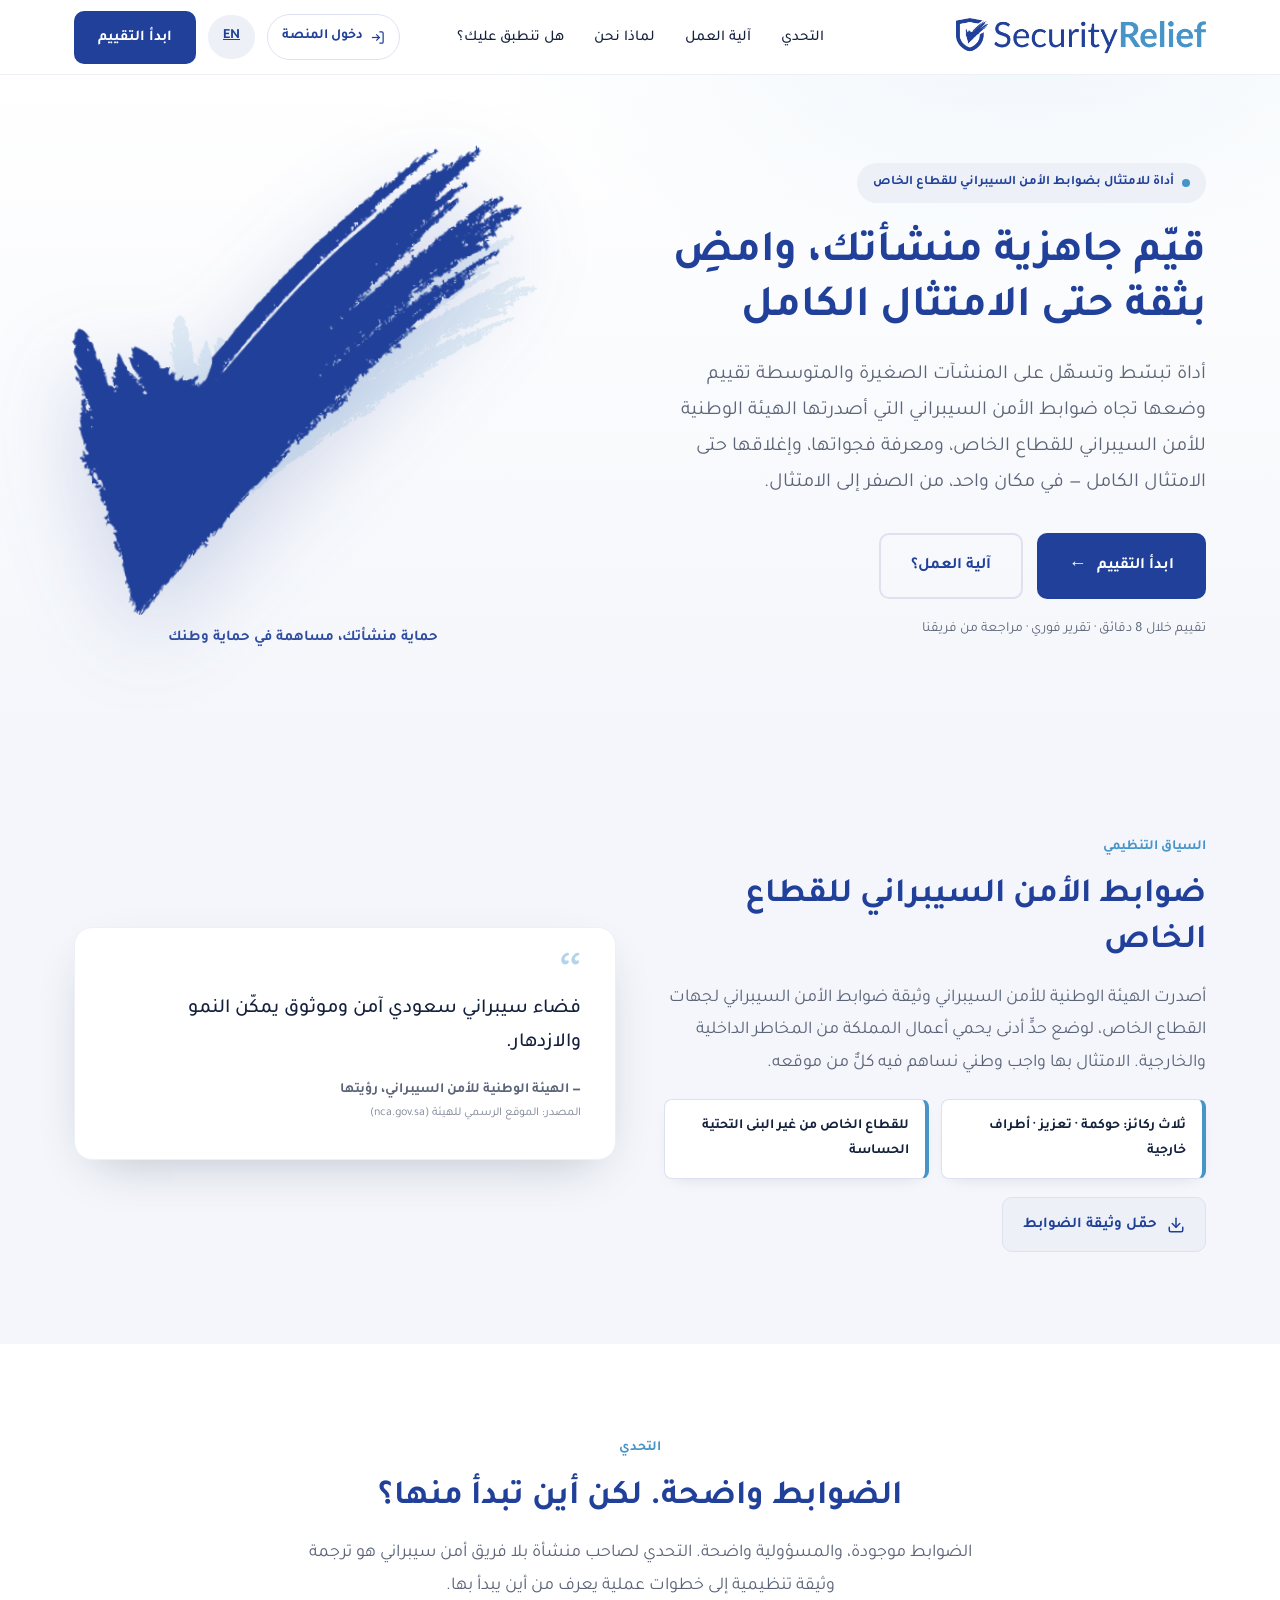
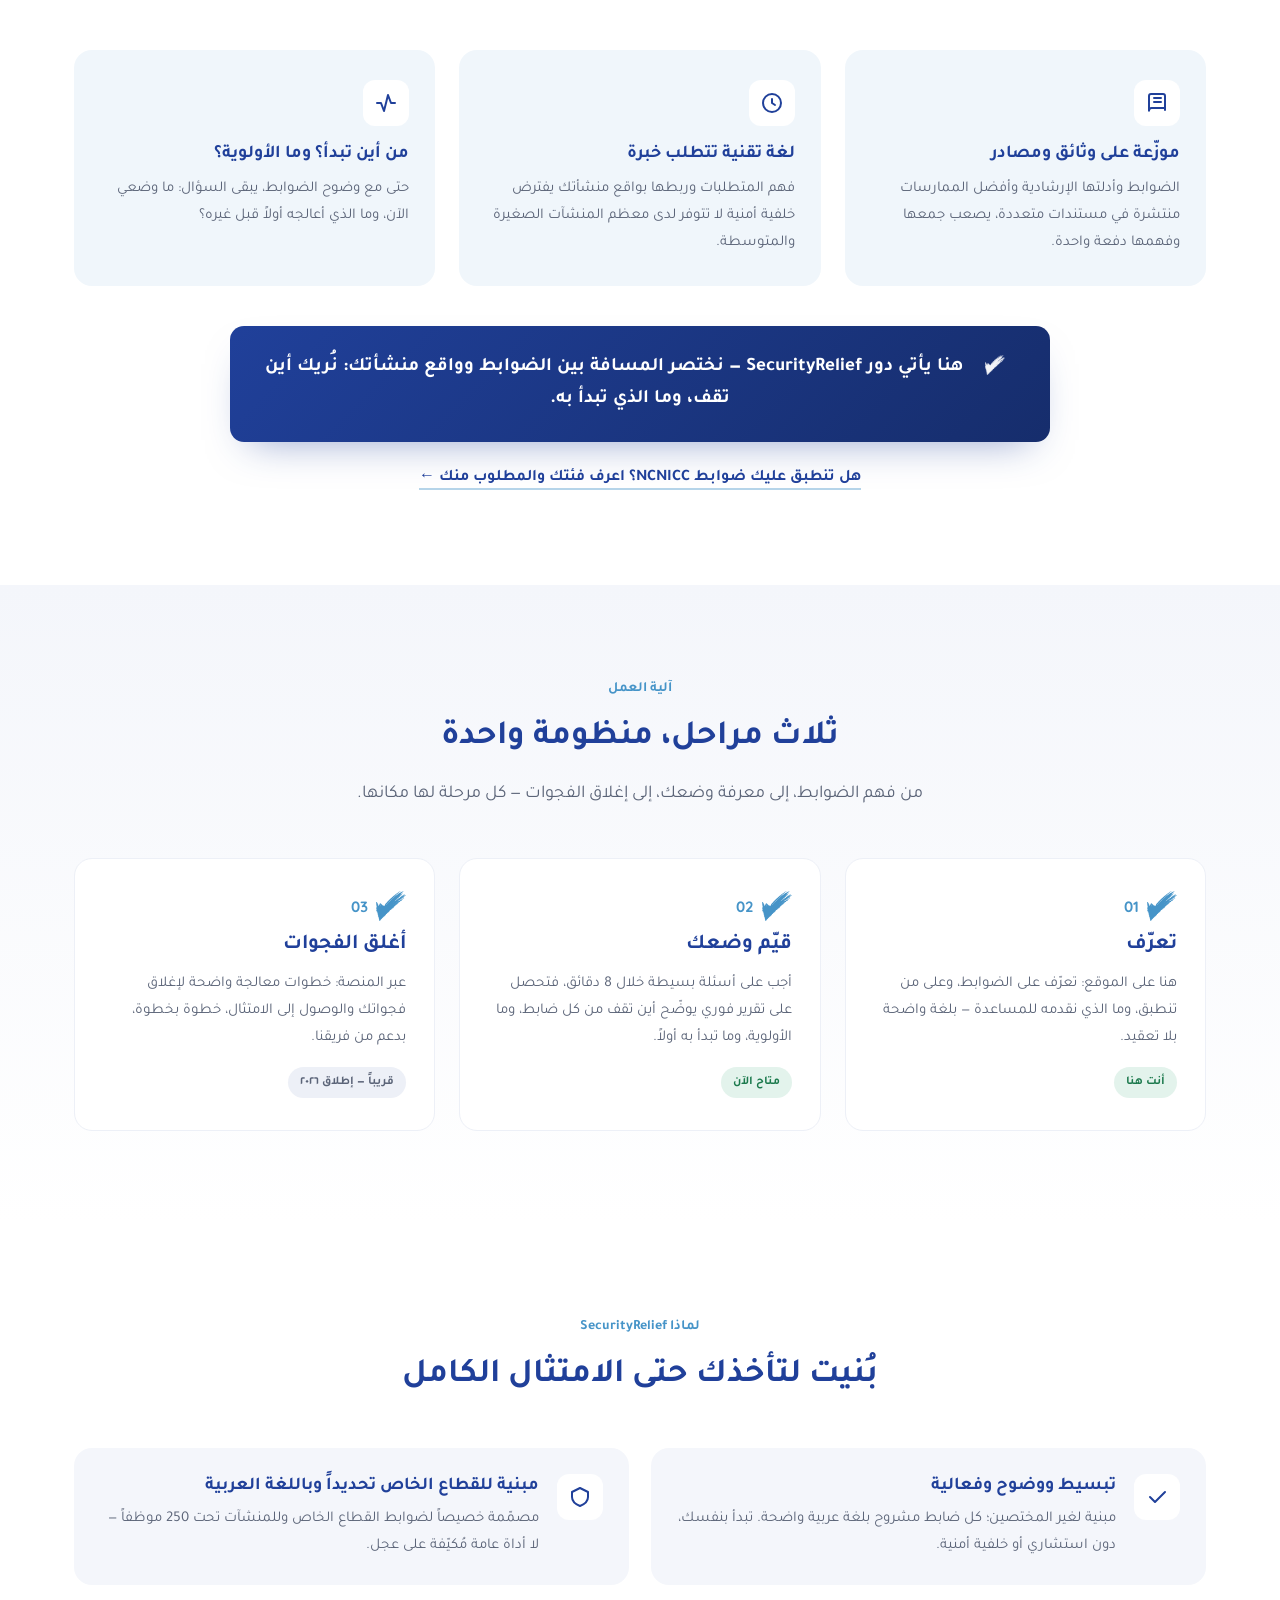
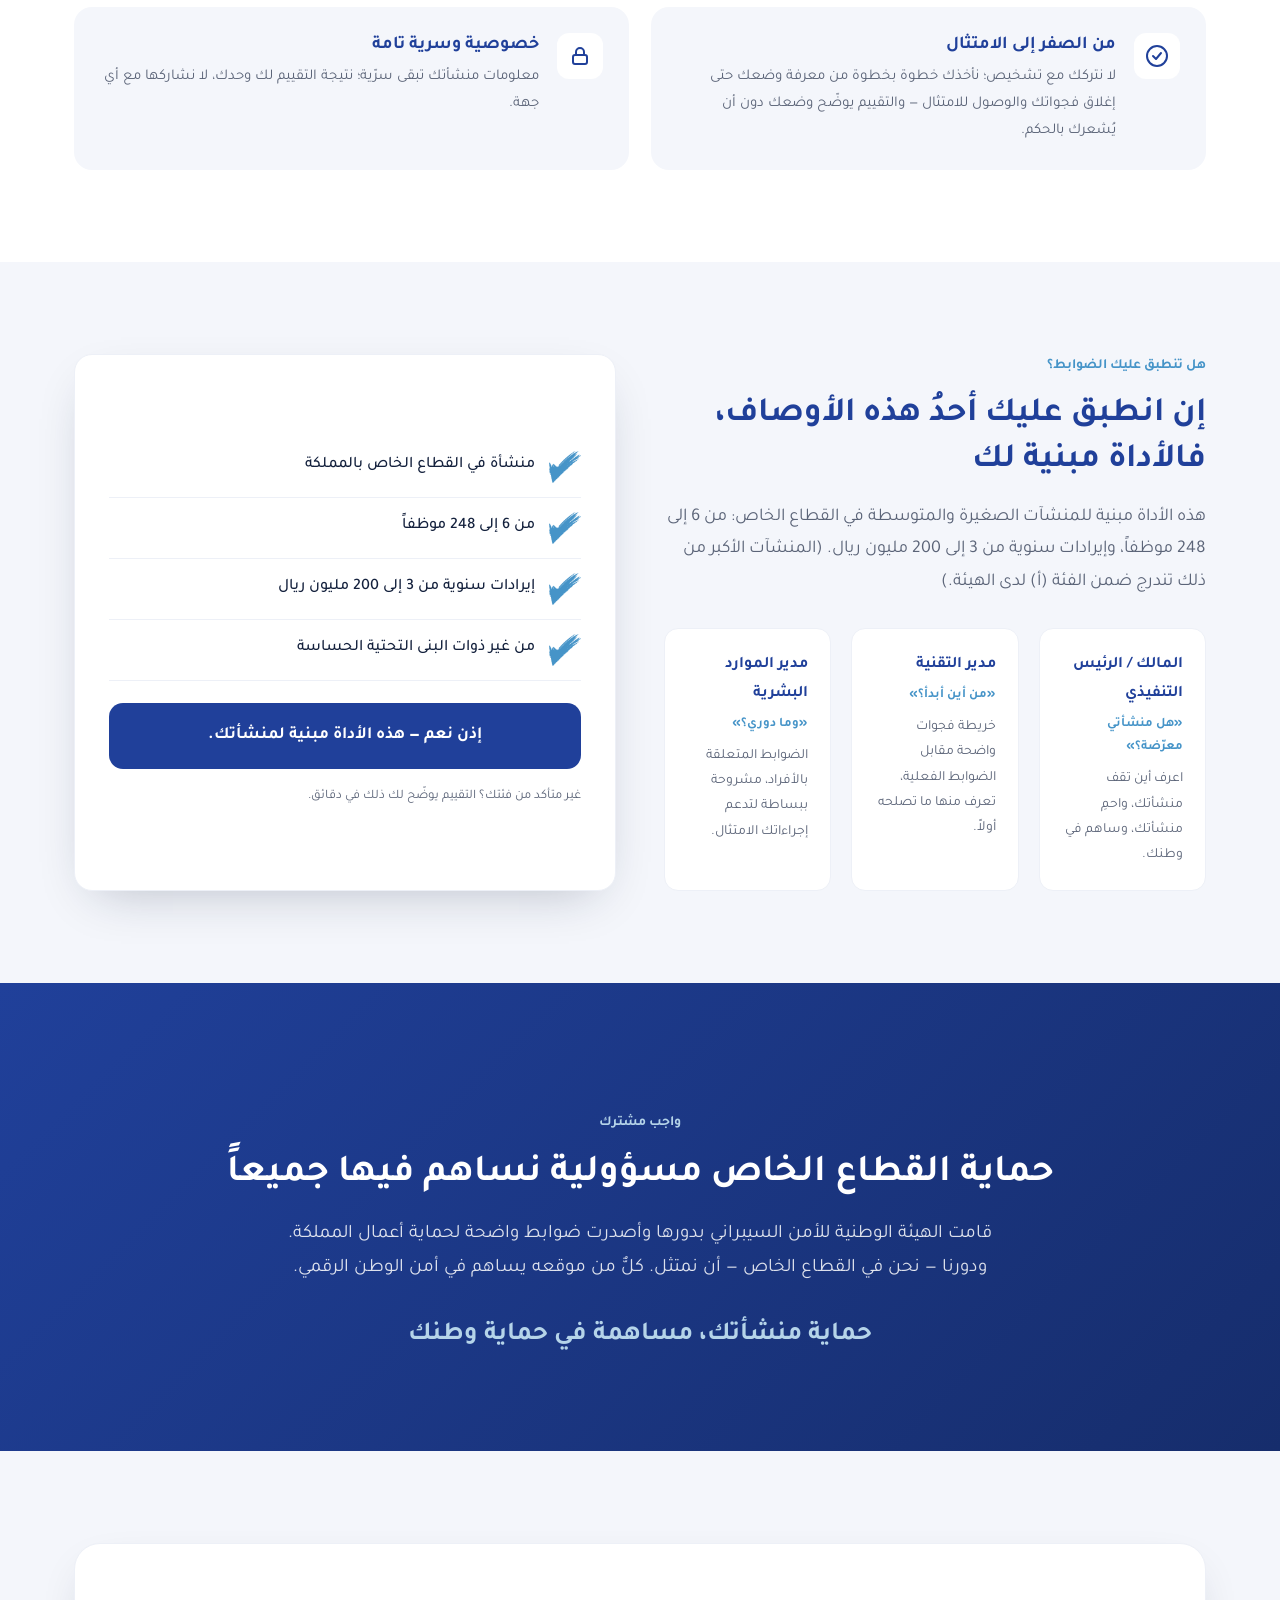
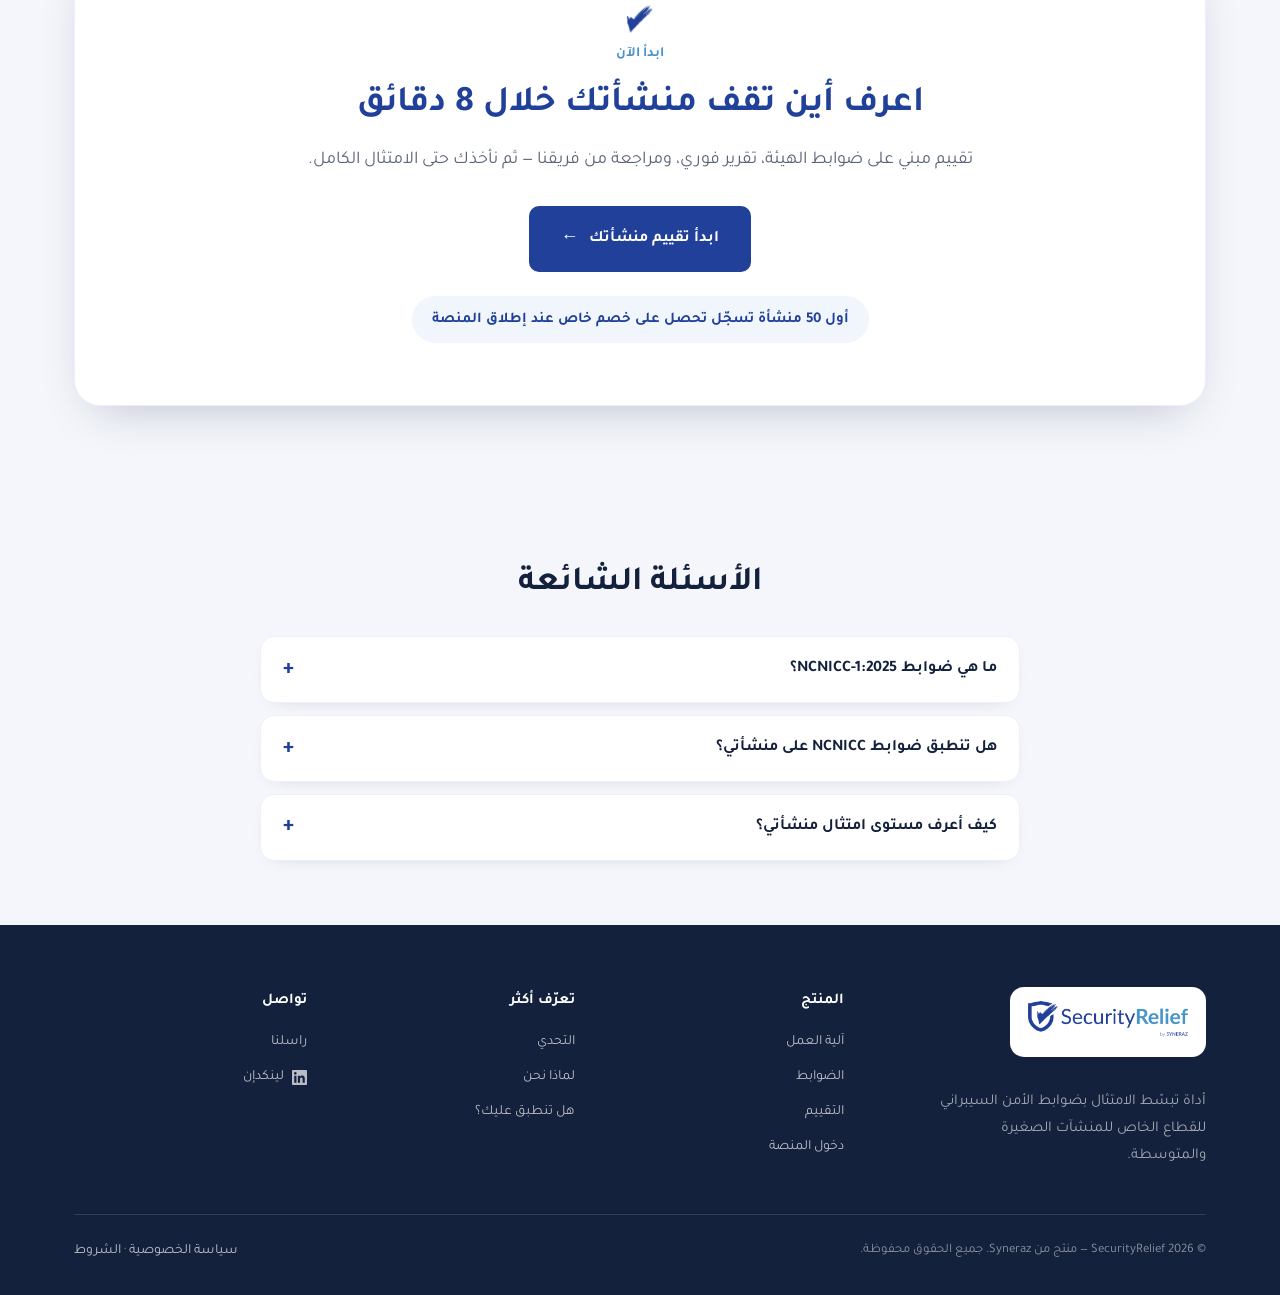
==== commit 08bc79e9: "Home: add visible FAQ section (AR + EN) backing the FAQPage schema" ====
--- a/index.html
+++ b/index.html
@@ -224,6 +224,26 @@
   </div>
 </section>
 
+<section class="faq" id="faq" aria-labelledby="faq-heading">
+  <div class="wrap">
+    <h2 id="faq-heading">الأسئلة الشائعة</h2>
+    <div class="faq-list">
+      <details>
+        <summary>ما هي ضوابط NCNICC-1:2025؟</summary>
+        <p>ضوابط الأمن السيبراني للمنشآت الوطنية غير الحرجة، صادرة عن الهيئة الوطنية للأمن السيبراني (NCA) لرفع الحد الأدنى من الأمن السيبراني في منشآت القطاع الخاص السعودي.</p>
+      </details>
+      <details>
+        <summary>هل تنطبق ضوابط NCNICC على منشأتي؟</summary>
+        <p>تنطبق على منشآت القطاع الخاص، وتُقسَّم إلى الفئة (أ) للجهات الكبيرة (أكثر من 250 موظفاً أو إيرادات سنوية تتجاوز 200 مليون ريال) والفئة (ب) للجهات الصغيرة والمتوسطة (من 6 إلى 249 موظفاً أو إيرادات سنوية بين 3 و200 مليون ريال). SecurityRelief مخصّص للفئة (ب).</p>
+      </details>
+      <details>
+        <summary>كيف أعرف مستوى امتثال منشأتي؟</summary>
+        <p>عبر تقييم SecurityRelief المجاني خلال 8 دقائق، الذي يقيس امتثالك للضوابط ويصدر تقريراً فورياً.</p>
+      </details>
+    </div>
+  </div>
+</section>
+
 <footer>
   <div class="wrap">
     <div class="foot-grid">
--- a/assets/css/styles.css
+++ b/assets/css/styles.css
@@ -193,3 +193,18 @@
     padding:14px 24px;gap:4px;box-shadow:var(--shadow);z-index:60}
   .nav-links.open a{padding:11px 0;border-bottom:1px solid var(--wash)}
 }
+
+/* --- FAQ (agent-seo Phase-1: visible block backing the FAQPage schema) --- */
+.faq{padding:64px 0;background:var(--cloud)}
+.faq h2{font-size:clamp(24px,3vw,34px);color:var(--ink);margin:0 0 28px;text-align:center}
+.faq-list{max-width:760px;margin-inline:auto;display:flex;flex-direction:column;gap:12px}
+.faq details{background:var(--white);border:1px solid var(--wash);border-radius:14px;
+  box-shadow:0 6px 20px -16px rgba(20,33,61,.40);overflow:hidden}
+.faq summary{cursor:pointer;list-style:none;padding:18px 22px;font-weight:700;color:var(--ink);
+  display:flex;justify-content:space-between;align-items:center;gap:14px;font-size:16px}
+.faq summary::-webkit-details-marker{display:none}
+.faq summary::after{content:"+";color:var(--royal);font-size:22px;font-weight:600;
+  line-height:1;flex:none}
+.faq details[open] summary::after{content:"\2212"}
+.faq summary:hover{background:var(--sky-wash)}
+.faq details p{margin:0;padding:0 22px 20px;color:var(--slate);line-height:1.85;font-size:15px}
